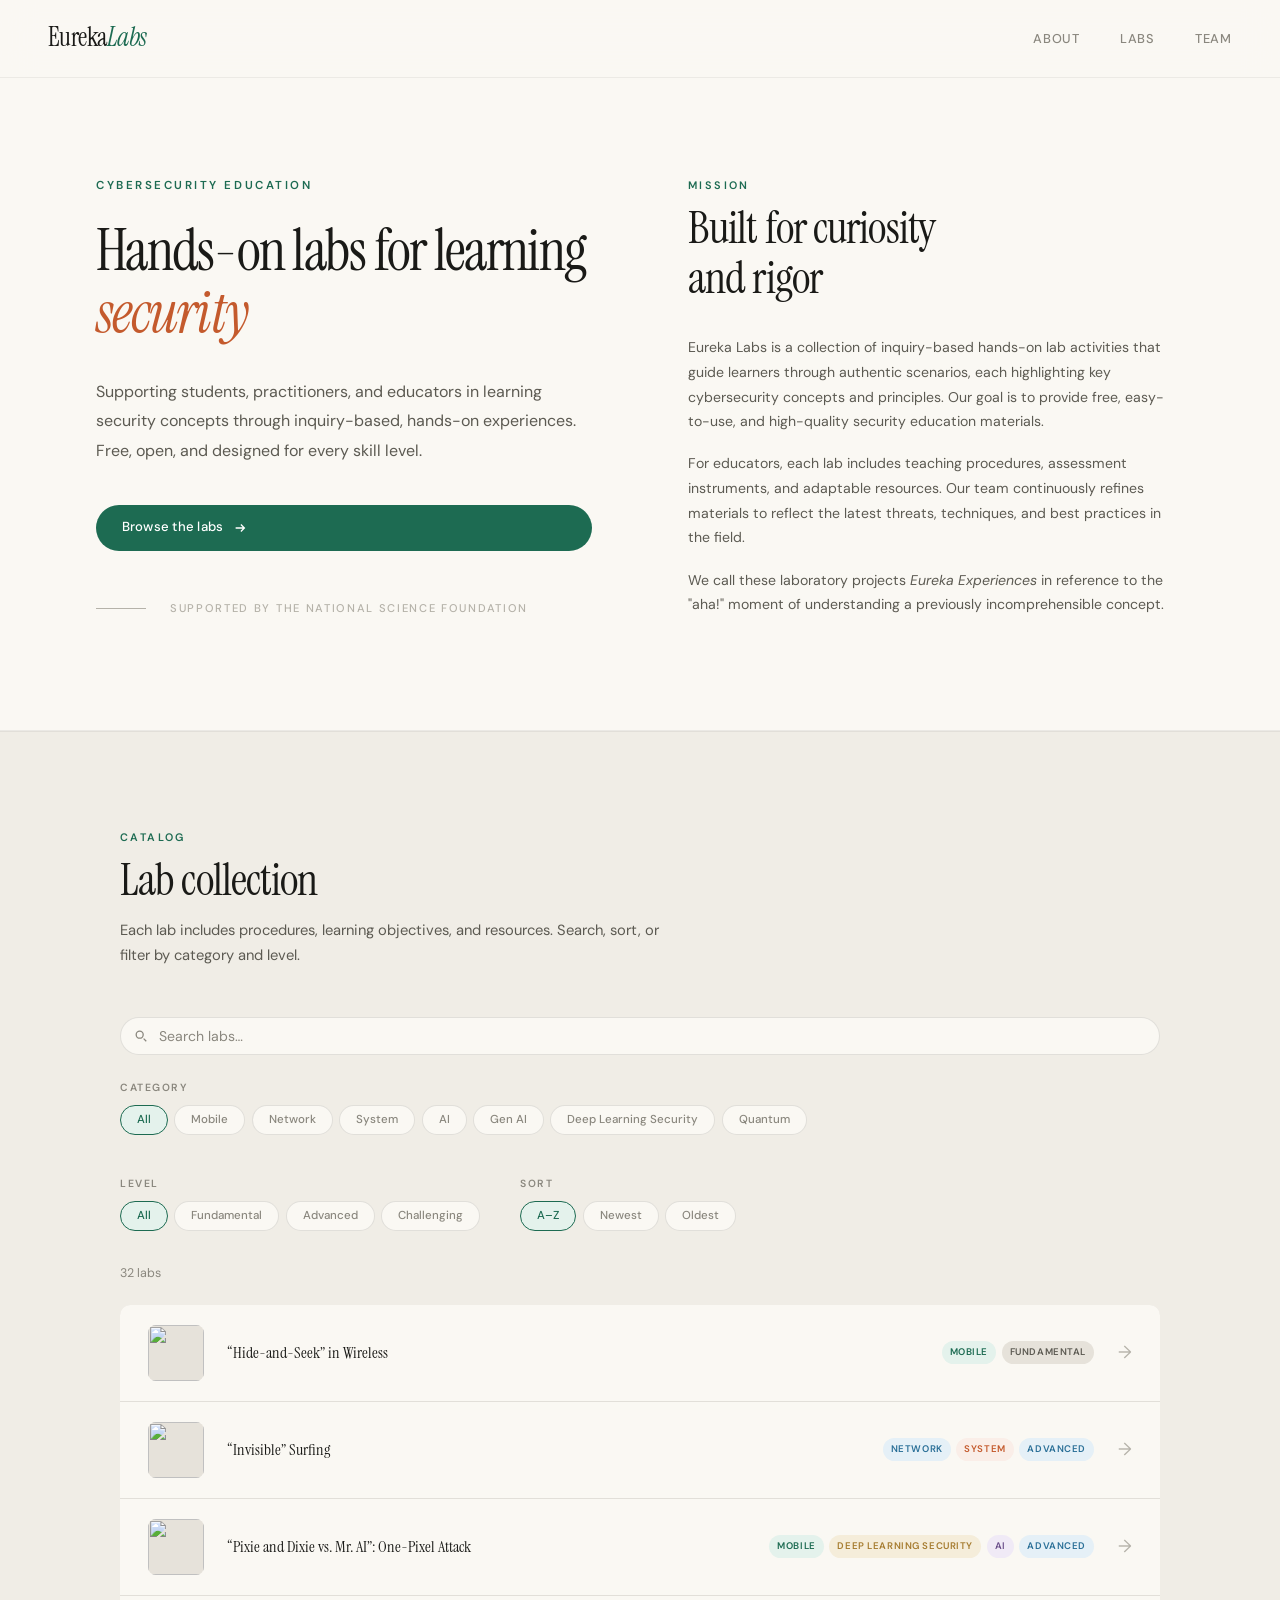
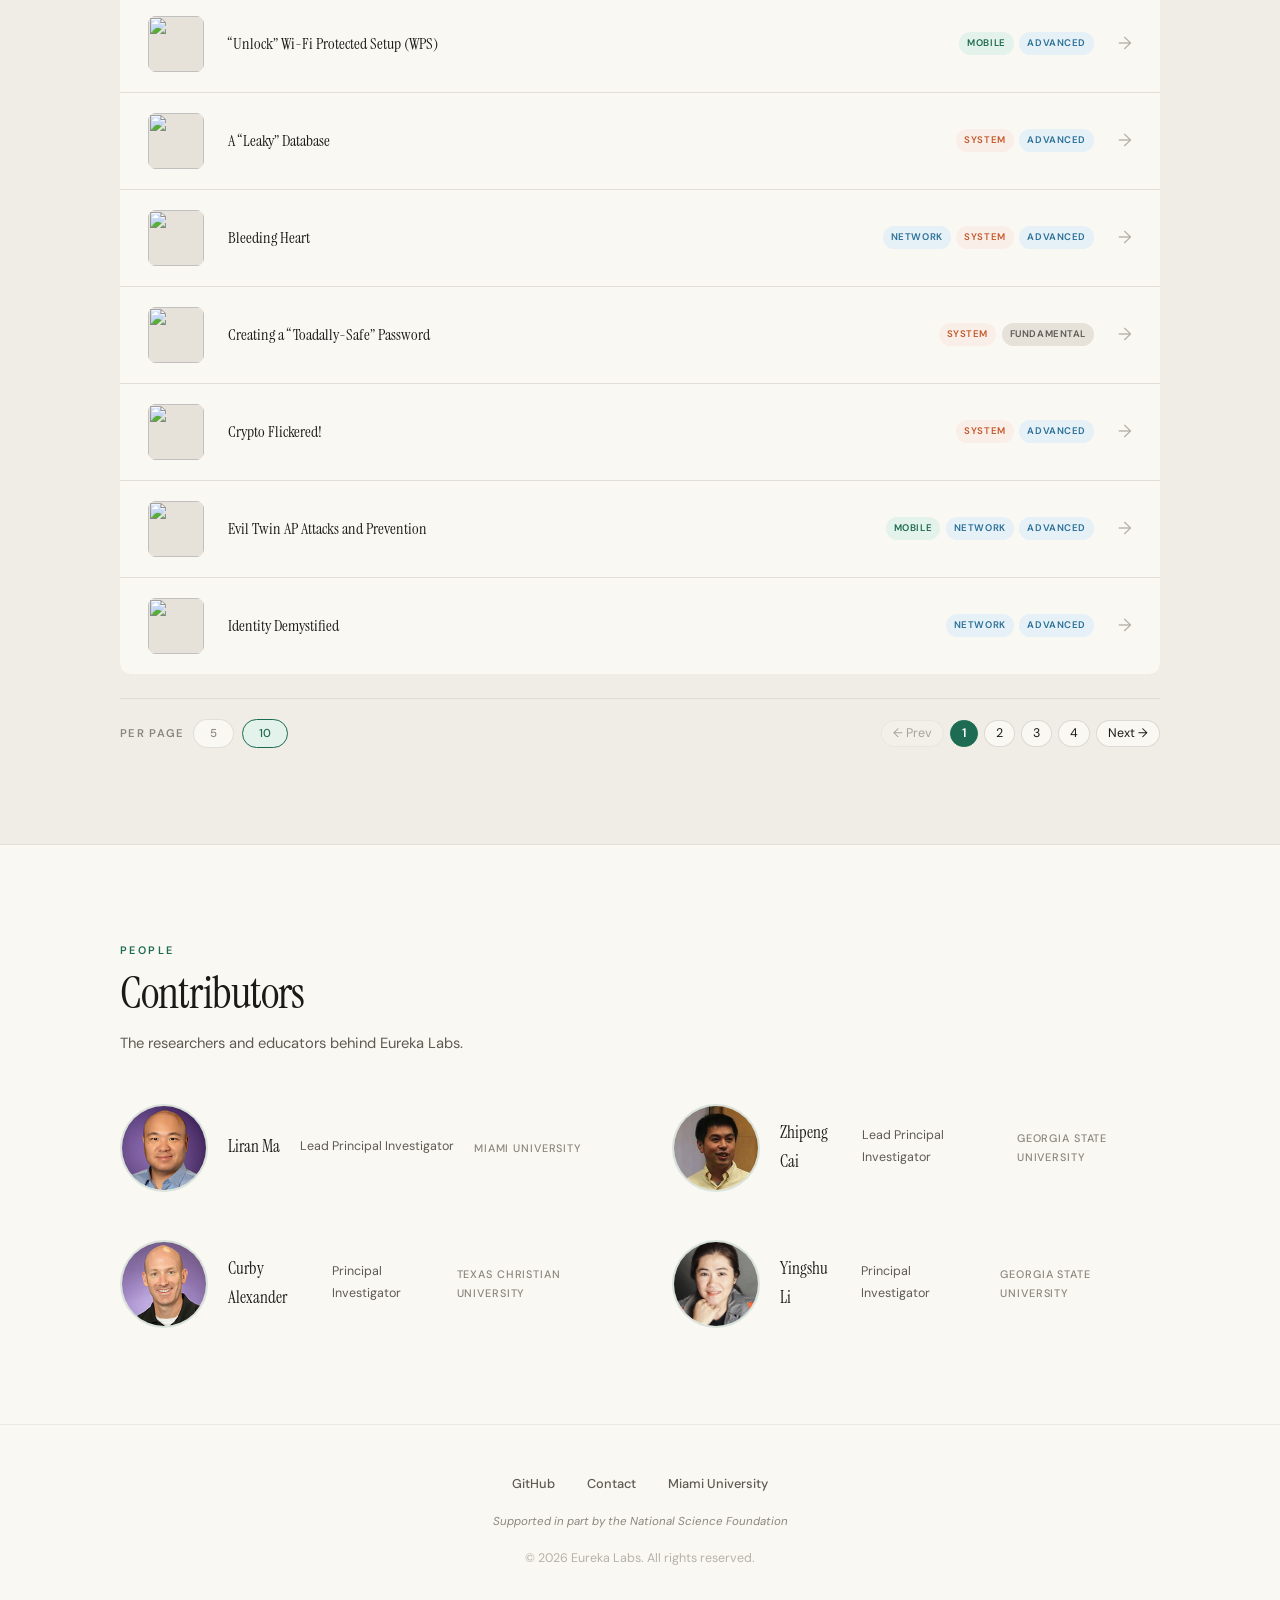
==== index.html @ 683e641f "Merge pull request #8 from eurekalabs01/claude/nice-knuth Claude/nice knuth" ====
<!DOCTYPE html>
<html lang="en">
<head>
  <meta charset="UTF-8">
  <meta name="viewport" content="width=device-width, initial-scale=1.0">
  <meta name="description" content="Eureka Labs — Free, inquiry-based, hands-on cybersecurity labs for students, practitioners, and educators at every skill level.">
  <title>Eureka Labs — Hands-on Labs for Learning Security</title>
  <link rel="preconnect" href="https://fonts.googleapis.com">
  <link rel="preconnect" href="https://fonts.gstatic.com" crossorigin>
  <link href="https://fonts.googleapis.com/css2?family=Instrument+Serif&family=DM+Sans:opsz,wght@9..40,400;9..40,500;9..40,600&display=swap" rel="stylesheet">
  <link rel="stylesheet" href="style.css">
  <!-- Google Analytics -->
  <script async src="https://www.googletagmanager.com/gtag/js?id=G-SVHM47HLQ2"></script>
  <script>
    window.dataLayer = window.dataLayer || [];
    function gtag(){ dataLayer.push(arguments); }
    gtag('js', new Date());
    gtag('config', 'G-SVHM47HLQ2');
  </script>
</head>
<body>
  <a href="#labs" class="skip-link">Skip to labs</a>

  <nav>
    <a href="index.html" class="logo">Eureka<em>Labs</em></a>
    <ul class="nav-links">
      <li><a href="#about">About</a></li>
      <li><a href="#labs">Labs</a></li>
      <li><a href="#team">Team</a></li>
    </ul>
    <button class="hamburger" aria-label="Open menu" onclick="document.getElementById('mobile-menu').classList.add('open')">
      <svg viewBox="0 0 24 24" fill="none" stroke-width="1.5" stroke-linecap="round"><path d="M4 7h16M4 12h16M4 17h16"/></svg>
    </button>
  </nav>

  <div class="mobile-menu" id="mobile-menu">
    <button class="close-btn" aria-label="Close menu" onclick="this.parentElement.classList.remove('open')">
      <svg viewBox="0 0 24 24" fill="none" stroke-width="1.5" stroke-linecap="round"><path d="M6 6l12 12M6 18L18 6"/></svg>
    </button>
    <a href="#about" onclick="this.parentElement.classList.remove('open')">About</a>
    <a href="#labs"  onclick="this.parentElement.classList.remove('open')">Labs</a>
    <a href="#team"  onclick="this.parentElement.classList.remove('open')">Team</a>
  </div>

  <section class="hero" id="about">
    <div class="hero-grid">
      <div class="hero-left">
        <div class="hero-eyebrow">Cybersecurity Education</div>
        <h1>Hands-on labs for learning <span class="accent">security</span></h1>
        <p>Supporting students, practitioners, and educators in learning security concepts through inquiry-based, hands-on experiences. Free, open, and designed for every skill level.</p>
        <a href="#labs" class="btn-primary">
          Browse the labs
          <svg viewBox="0 0 16 16" fill="none" stroke="currentColor" stroke-width="1.5"><path d="M3 8h10M9 4l4 4-4 4"/></svg>
        </a>
        <div class="hero-rule">
          <span></span>
          <small>Supported by the National Science Foundation</small>
        </div>
      </div>
      <div class="hero-right">
        <div class="section-eyebrow">Mission</div>
        <div class="section-title">Built for curiosity<br>and rigor</div>
        <div class="about-columns">
        <div class="about-prose">
          <p>Eureka Labs is a collection of inquiry-based hands-on lab activities that guide learners through authentic scenarios, each highlighting key cybersecurity concepts and principles. Our goal is to provide free, easy-to-use, and high-quality security education materials.</p>
          <p>For educators, each lab includes teaching procedures, assessment instruments, and adaptable resources. Our team continuously refines materials to reflect the latest threats, techniques, and best practices in the field.</p>
          <p>We call these laboratory projects <em>Eureka Experiences</em> in reference to the "aha!" moment of understanding a previously incomprehensible concept.</p>
        </div>
<!-- /about-columns -->
      </div><!-- /hero-right -->
    </div><!-- /hero-grid -->
  </section>

  <section class="labs" id="labs">
    <div class="container">
      <div class="section-eyebrow">Catalog</div>
      <div class="section-title">Lab collection</div>
      <div class="section-desc">Each lab includes procedures, learning objectives, and resources. Search, sort, or filter by category and level.</div>
      <div class="search-wrap">
        <svg class="search-icon" viewBox="0 0 16 16" fill="none" stroke="currentColor" stroke-width="1.5"><circle cx="6.5" cy="6.5" r="4"/><path d="M11 11l3 3"/></svg>
        <input type="search" id="lab-search" placeholder="Search labs…" autocomplete="off" aria-label="Search labs">
      </div>
      <div class="filters-row">
        <div class="filter-group">
          <span id="cat-label">Category</span>
          <div class="filter-chips" id="cat-filters" role="group" aria-labelledby="cat-label"></div>
        </div>
        <div class="filter-group">
          <span id="level-label">Level</span>
          <div class="filter-chips" id="level-filters" role="group" aria-labelledby="level-label"></div>
        </div>
        <div class="filter-group">
          <span id="sort-label">Sort</span>
          <div class="filter-chips" id="sort-controls" role="group" aria-labelledby="sort-label">
            <button class="filter-btn" aria-pressed="true"  data-sort="alpha">A–Z</button>
            <button class="filter-btn" aria-pressed="false" data-sort="newest">Newest</button>
            <button class="filter-btn" aria-pressed="false" data-sort="oldest">Oldest</button>
          </div>
        </div>
      </div>
      <div class="labs-count" id="labs-count" aria-live="polite"></div>
      <div class="labs-list" id="labs-list"></div>
      <div class="no-results" id="no-results">No labs match the selected filters.</div>
      <div id="pagination"></div>
    </div>
  </section>

  <section class="team" id="team">
    <div class="container">
      <div class="section-eyebrow">People</div>
      <div class="section-title">Contributors</div>
      <div class="section-desc">The researchers and educators behind Eureka Labs.</div>
      <div class="team-grid" id="team-grid"></div>
    </div>
  </section>

  <footer>
    <div class="footer-links">
      <a href="https://github.com/eurekalabs">GitHub</a>
      <a href="mailto:eureka@miamioh.edu">Contact</a>
      <a href="https://miamioh.edu">Miami University</a>
    </div>
    <p class="nsf-note">Supported in part by the National Science Foundation</p>
    <p>&copy; 2026 Eureka Labs. All rights reserved.</p>
  </footer>

  <script src="data.js?v=2"></script>
  <script src="utils.js?v=2"></script>
  <script src="app.js?v=2"></script>
</body>
</html>
---- style.css ----
/* ============================================================================
   EUREKA LABS — SHARED STYLES
   All visual styles for index.html and lab.html.
   Design tokens (colors, fonts) are at the top — start here for theming.
   ============================================================================ */

:root {
  --color-page:        #faf8f3;
  --color-surface:     #f0ede6;
  --color-surface-alt: #e6e2da;
  --color-text:        #1a1a17;
  --color-text-mid:    #5c5a52;
  --color-text-muted:  #8a877e;
  --color-text-faint:  #b5b2a9;
  --color-forest:       #1d6b52;
  --color-forest-dark:  #155741;
  --color-forest-light: #e4f2ec;
  --color-copper:       #c45a2d;
  --color-copper-light: #faeee8;
  --color-plum:         #6b4f8a;
  --color-plum-light:   #f0eaf6;
  --font-serif: 'Instrument Serif', Georgia, serif;
  --font-sans:  'DM Sans', system-ui, sans-serif;
  --border-subtle: 1px solid rgba(0, 0, 0, 0.06);
  --radius:        10px;
  --radius-pill:   100px;
}

*, *::before, *::after { box-sizing: border-box; margin: 0; padding: 0; }
html { scroll-behavior: smooth; }
body { font-family: var(--font-sans); background: var(--color-page); color: var(--color-text); line-height: 1.75; overflow-x: hidden; }
a { color: var(--color-forest); text-decoration: none; transition: color 0.2s; }
a:hover { color: var(--color-copper); }

/* --- Utility --- */
.hidden { display: none !important; }

/* --- Accessibility --- */
.skip-link { position: absolute; top: -100%; left: 1rem; padding: 0.5rem 1rem; background: var(--color-forest); color: #fff; border-radius: var(--radius); z-index: 200; font-size: 0.8rem; }
.skip-link:focus { top: 1rem; }

/* --- Nav --- */
nav { position: fixed; top: 0; left: 0; right: 0; z-index: 100; padding: 1rem 3rem; display: flex; align-items: center; justify-content: space-between; background: rgba(250, 248, 243, 0.92); backdrop-filter: blur(16px); border-bottom: var(--border-subtle); }
.logo { font-family: var(--font-serif); font-size: 1.6rem; color: var(--color-text); letter-spacing: -0.02em; }
.logo em { font-style: italic; color: var(--color-forest); }
.nav-links { list-style: none; display: flex; gap: 2.5rem; }
.nav-links a { font-size: 0.8rem; color: var(--color-text-muted); font-weight: 500; letter-spacing: 0.06em; text-transform: uppercase; transition: color 0.2s; }
.nav-links a:hover { color: var(--color-text); }

.hamburger { display: none; background: none; border: none; cursor: pointer; padding: 4px; }
.hamburger svg { width: 24px; height: 24px; stroke: var(--color-text); }
.mobile-menu { display: none; position: fixed; top: 0; left: 0; right: 0; bottom: 0; background: rgba(250, 248, 243, 0.98); z-index: 150; flex-direction: column; align-items: center; justify-content: center; gap: 2rem; }
.mobile-menu.open { display: flex; }
.mobile-menu a { font-family: var(--font-serif); font-size: 1.8rem; color: var(--color-text); }
.mobile-menu .close-btn { position: absolute; top: 1.25rem; right: 1.5rem; background: none; border: none; cursor: pointer; padding: 4px; }
.mobile-menu .close-btn svg { width: 24px; height: 24px; stroke: var(--color-text); }

/* --- Layout --- */
section { padding: 6rem 3rem; }
.container { max-width: 1040px; margin: 0 auto; }
.section-eyebrow { font-size: 0.68rem; text-transform: uppercase; letter-spacing: 0.22em; color: var(--color-forest); margin-bottom: 0.5rem; font-weight: 600; }
.section-title { font-family: var(--font-serif); font-size: clamp(1.8rem, 3.5vw, 2.8rem); font-weight: 400; letter-spacing: -0.02em; margin-bottom: 0.75rem; line-height: 1.12; }
.section-desc { color: var(--color-text-mid); max-width: 540px; margin-bottom: 3rem; font-size: 0.92rem; }

/* --- Shared components --- */
.tag { font-size: 0.6rem; font-weight: 600; text-transform: uppercase; letter-spacing: 0.06em; padding: 0.18rem 0.5rem; border-radius: var(--radius-pill); white-space: nowrap; background: var(--tag-bg); color: var(--tag-color); }
.tags { display: flex; gap: 0.35rem; flex-wrap: wrap; }
.btn-primary { display: inline-flex; align-items: center; gap: 0.6rem; padding: 0.7rem 1.6rem; background: var(--color-forest); border: none; border-radius: var(--radius-pill); font-family: var(--font-sans); font-size: 0.82rem; font-weight: 500; color: #fff; letter-spacing: 0.02em; cursor: pointer; transition: background 0.25s; }
.btn-primary:hover { background: var(--color-forest-dark); color: #fff; }
.btn-primary svg { width: 14px; height: 14px; transition: transform 0.25s; }
.btn-primary:hover svg { transform: translateX(3px); }
.badge { display: inline-block; font-size: 0.62rem; font-weight: 600; text-transform: uppercase; letter-spacing: 0.12em; padding: 0.18rem 0.55rem; border-radius: var(--radius-pill); margin-bottom: 0.5rem; }

/* --- Hero (index.html) --- */
.hero { padding: 8rem 6rem 6rem; border-bottom: var(--border-subtle); }
.hero-grid { display: grid; grid-template-columns: 1fr 1fr; gap: 6rem; align-items: start; max-width: 1280px; margin: 0 auto; }
.hero-left { display: flex; flex-direction: column; padding-top: 3rem; }
.hero-right { padding-top: 3rem; }
.hero-eyebrow { font-size: 0.72rem; text-transform: uppercase; letter-spacing: 0.22em; color: var(--color-forest); margin-bottom: 1.5rem; font-weight: 600; }
.hero h1 { font-family: var(--font-serif); font-size: clamp(2.4rem, 4.5vw, 4rem); font-weight: 400; line-height: 1.08; letter-spacing: -0.03em; margin-bottom: 2rem; }
.hero h1 .accent { font-style: italic; color: var(--color-copper); }
.hero-left > p { color: var(--color-text-mid); font-size: 1rem; line-height: 1.85; margin-bottom: 2.5rem; }
.hero-rule { display: flex; align-items: center; gap: 1.5rem; margin-top: 3rem; }
.hero-rule span { height: 1px; flex: 0 0 50px; background: var(--color-text-faint); }
.hero-rule small { font-size: 0.7rem; color: var(--color-text-faint); text-transform: uppercase; letter-spacing: 0.15em; font-weight: 500; }

/* --- About columns (inside hero-right) --- */
.about-columns { display: grid; grid-template-columns: 1fr; gap: 2rem; margin-top: 2rem; }
.about-prose { color: var(--color-text-mid); font-size: 0.88rem; }
.about-prose p { margin-bottom: 1.1rem; }

/* --- Lab catalog (index.html) --- */
.labs { background: var(--color-surface); border-top: var(--border-subtle); border-bottom: var(--border-subtle); }
.search-wrap { position: relative; margin-bottom: 1.5rem; }
.search-icon { position: absolute; left: 0.85rem; top: 50%; transform: translateY(-50%); width: 14px; height: 14px; stroke: var(--color-text-muted); pointer-events: none; }
#lab-search { width: 100%; padding: 0.55rem 1rem 0.55rem 2.4rem; border: 1px solid rgba(0,0,0,0.1); border-radius: var(--radius-pill); background: var(--color-page); font-family: var(--font-sans); font-size: 0.88rem; color: var(--color-text); outline: none; transition: border-color 0.2s; }
#lab-search::placeholder { color: var(--color-text-muted); }
#lab-search:focus { border-color: var(--color-forest); }
.filters-row { display: flex; gap: 2.5rem; margin-bottom: 2rem; flex-wrap: wrap; align-items: flex-start; }
.filter-group span { display: block; font-size: 0.65rem; text-transform: uppercase; letter-spacing: 0.15em; color: var(--color-text-muted); font-weight: 600; margin-bottom: 0.5rem; }
.filter-chips { display: flex; gap: 0.4rem; flex-wrap: wrap; }
.filter-btn { font-family: var(--font-sans); font-size: 0.72rem; padding: 0.4rem 1rem; border: 1px solid rgba(0,0,0,0.1); border-radius: var(--radius-pill); background: var(--color-page); color: var(--color-text-muted); cursor: pointer; font-weight: 500; transition: all 0.2s; }
.filter-btn:hover { border-color: var(--color-text-mid); color: var(--color-text-mid); }
.filter-btn[aria-pressed="true"] { border-color: var(--color-forest); color: var(--color-forest); background: var(--color-forest-light); }
.labs-count { font-size: 0.78rem; color: var(--color-text-muted); margin-bottom: 1.25rem; }
.labs-list { display: flex; flex-direction: column; gap: 1px; background: rgba(0,0,0,0.06); border-radius: var(--radius); overflow: hidden; }
.lab-row { display: grid; grid-template-columns: 56px 1fr auto auto; gap: 1.5rem; align-items: center; padding: 1.25rem 1.75rem; background: var(--color-page); transition: background 0.2s; color: inherit; text-decoration: none; }
.lab-thumb { width: 56px; height: 56px; object-fit: cover; border-radius: 8px; flex-shrink: 0; background: var(--color-surface-alt); }
.lab-row:hover { background: rgba(255,255,255,0.7); color: inherit; }
.lab-row h3 { font-family: var(--font-serif); font-size: 1rem; font-weight: 400; line-height: 1.35; }
.lab-row .arrow { font-size: 1.1rem; color: var(--color-text-faint); transition: transform 0.2s, color 0.2s; flex-shrink: 0; }
.lab-row:hover .arrow { transform: translateX(4px); color: var(--color-forest); }
.no-results { padding: 3rem; text-align: center; background: var(--color-page); border-radius: var(--radius); color: var(--color-text-muted); font-size: 0.9rem; display: none; }

/* Pagination */
.pagination-bar { display: flex; align-items: center; justify-content: space-between; flex-wrap: wrap; gap: 1rem; margin-top: 1.5rem; padding-top: 1.25rem; border-top: 1px solid rgba(0,0,0,0.07); }
.page-size { display: flex; align-items: center; gap: 0.5rem; }
.page-size span { font-size: 0.7rem; text-transform: uppercase; letter-spacing: 0.12em; color: var(--color-text-muted); font-weight: 600; }
.page-controls { display: flex; align-items: center; gap: 0.35rem; }
.page-btn { padding: 0.3rem 0.7rem; border: 1px solid rgba(0,0,0,0.12); border-radius: var(--radius-pill); background: var(--color-page); font-family: var(--font-sans); font-size: 0.78rem; color: var(--color-text); cursor: pointer; transition: background 0.15s, border-color 0.15s; }
.page-btn:hover:not([disabled]) { background: var(--color-surface-alt); }
.page-btn.active { background: var(--color-forest); color: #fff; border-color: var(--color-forest); font-weight: 600; }
.page-btn[disabled] { opacity: 0.35; cursor: default; }

/* --- Team (index.html) --- */
.team { background: var(--color-page); }
.team-grid { display: grid; grid-template-columns: repeat(2, 1fr); gap: 3rem 4rem; }
.team-member { display: flex; align-items: center; gap: 1.25rem; }
.team-avatar { width: 88px; height: 88px; border-radius: 50%; flex-shrink: 0; object-fit: cover; border: 2px solid rgba(29,107,82,0.15); }
div.team-avatar { display: flex; align-items: center; justify-content: center; font-family: var(--font-serif); font-size: 1.4rem; font-style: italic; background: var(--color-forest-light); color: var(--color-forest); }
.team-member h4 { font-family: var(--font-serif); font-size: 1.05rem; font-weight: 400; margin-bottom: 0.15rem; }
.team-member .role { font-size: 0.78rem; color: var(--color-text-mid); margin-bottom: 0.2rem; }
.team-member .affil { font-size: 0.68rem; color: var(--color-text-muted); text-transform: uppercase; letter-spacing: 0.08em; font-weight: 500; }

/* --- Lab detail page (lab.html) --- */
.lab-page { padding: 8rem 3rem 4rem; max-width: 780px; margin: 0 auto; }
.back-link { display: inline-block; font-size: 0.82rem; color: var(--color-text-muted); margin-bottom: 2rem; transition: color 0.2s; }
.back-link:hover { color: var(--color-forest); }
.lab-header { margin-bottom: 2rem; }
.lab-header .tags { margin-bottom: 1rem; }
.lab-header h1 { font-family: var(--font-serif); font-size: clamp(1.8rem, 4vw, 2.8rem); font-weight: 400; line-height: 1.15; letter-spacing: -0.02em; }
.lab-meta { display: flex; gap: 2rem; flex-wrap: wrap; padding: 1rem 0; margin-bottom: 2rem; border-top: var(--border-subtle); border-bottom: var(--border-subtle); }
.lab-meta-item { display: flex; flex-direction: column; gap: 0.15rem; }
.meta-label { font-size: 0.65rem; text-transform: uppercase; letter-spacing: 0.12em; color: var(--color-text-muted); font-weight: 600; }
.lab-image { margin-bottom: 2.5rem; border-radius: var(--radius); overflow: hidden; border: var(--border-subtle); }
.lab-image img { width: 100%; max-height: 360px; object-fit: cover; display: block; }
.lab-section { margin-bottom: 2.5rem; }
.lab-section h2 { font-family: var(--font-serif); font-size: 1.3rem; font-weight: 400; margin-bottom: 0.75rem; color: var(--color-text); }
.lab-section p { color: var(--color-text-mid); font-size: 0.95rem; line-height: 1.85; }
.resources-list { list-style: none; padding: 0; }
.resources-list li { margin-bottom: 0.5rem; }
.resources-list li a { font-size: 0.92rem; font-weight: 500; color: var(--color-forest); }
.resources-list li a:hover { color: var(--color-copper); }
.lab-not-found { text-align: center; padding: 4rem 0; }
.lab-not-found h1 { font-family: var(--font-serif); font-size: 2rem; margin-bottom: 1rem; }
.lab-not-found p { color: var(--color-text-muted); margin-bottom: 2rem; }

/* --- Footer --- */
footer { padding: 3rem; text-align: center; border-top: var(--border-subtle); }
footer p { font-size: 0.78rem; color: var(--color-text-faint); }
.footer-links { display: flex; gap: 2rem; justify-content: center; margin-bottom: 1rem; }
.footer-links a { font-size: 0.8rem; color: var(--color-text-mid); font-weight: 500; }
.nsf-note { font-size: 0.72rem; color: var(--color-text-muted); margin-bottom: 1rem; font-style: italic; }

/* --- Mobile --- */
@media (max-width: 768px) {
  nav { padding: 1rem 1.5rem; }
  .nav-links { display: none; }
  .hamburger { display: block; }
  .hero { padding: 6rem 1.5rem 3rem; }
  .hero-grid { grid-template-columns: 1fr; gap: 3rem; }
  .hero-right { padding-top: 0; }
  section { padding: 4rem 1.5rem; }
  .filters-row { gap: 1.5rem; }
  .lab-row { grid-template-columns: 48px 1fr; gap: 0.75rem; padding: 1rem 1.25rem; }
  .lab-thumb { width: 48px; height: 48px; }
  .lab-row .tags { grid-column: 2; }
  .lab-row .arrow { display: none; }
  .lab-page { padding: 7rem 1.5rem 3rem; }
  .team-grid { grid-template-columns: 1fr; gap: 2rem; }
}
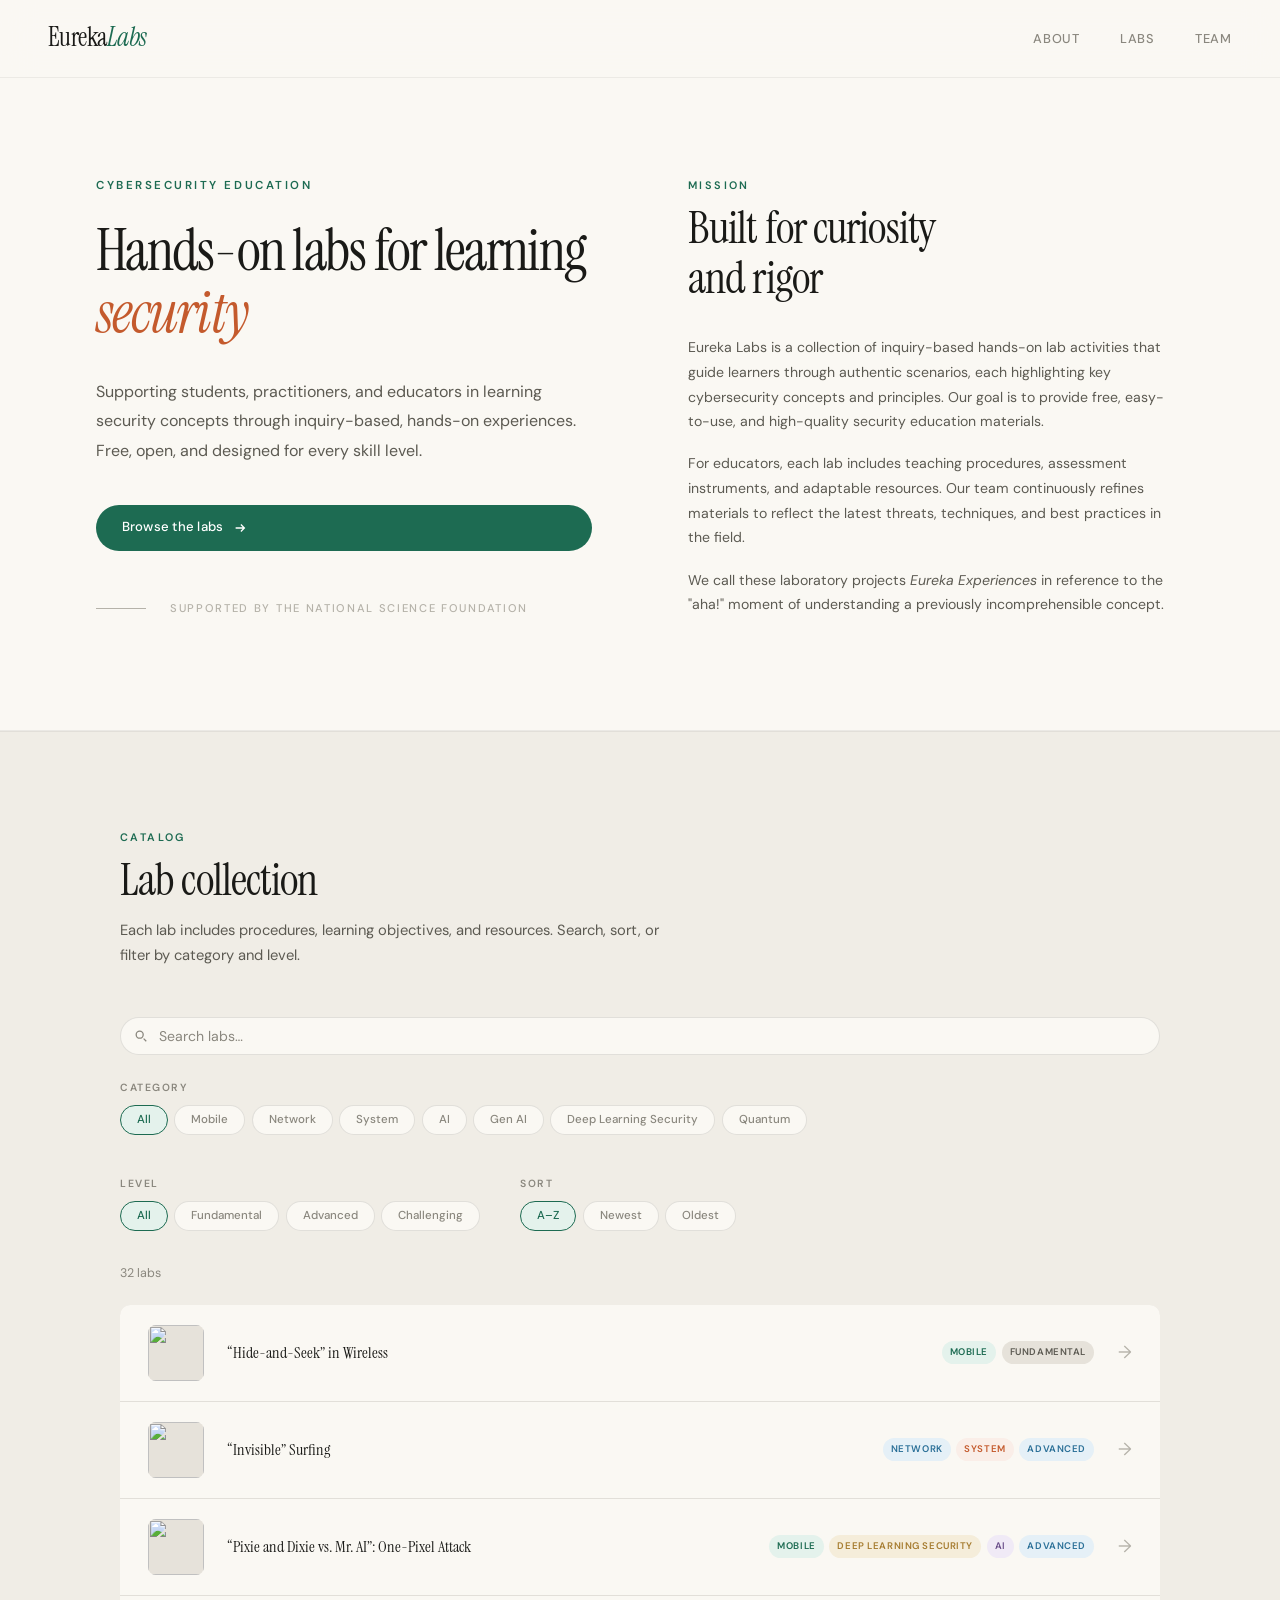
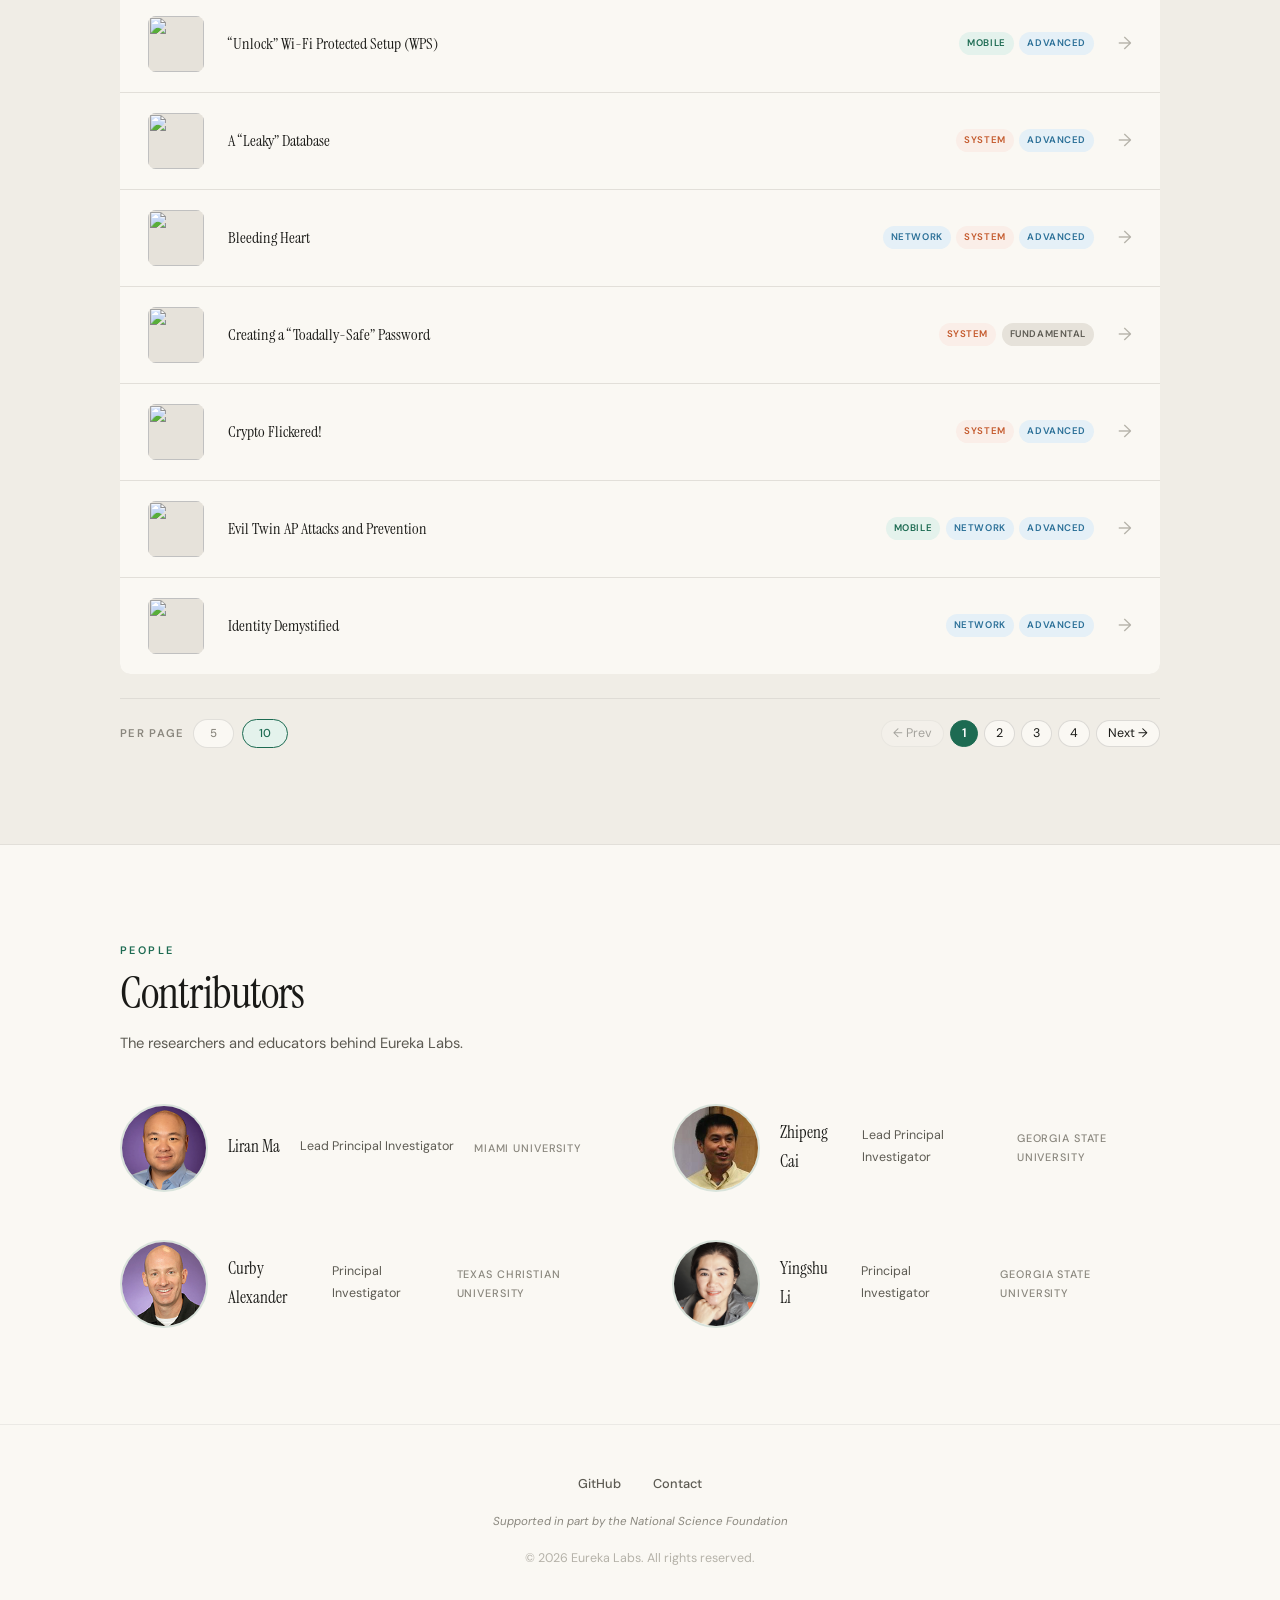
==== commit 256d507c: "Update footer links and remove Miami University - GitHub → https://github.com/liranmatcu/Docker_Secu" ====
--- a/index.html
+++ b/index.html
@@ -116,9 +116,8 @@
 
   <footer>
     <div class="footer-links">
-      <a href="https://github.com/eurekalabs">GitHub</a>
-      <a href="mailto:eureka@miamioh.edu">Contact</a>
-      <a href="https://miamioh.edu">Miami University</a>
+      <a href="https://github.com/liranmatcu/Docker_Security_Labs">GitHub</a>
+      <a href="mailto:eurekalabs01@gmail.com">Contact</a>
     </div>
     <p class="nsf-note">Supported in part by the National Science Foundation</p>
     <p>&copy; 2026 Eureka Labs. All rights reserved.</p>
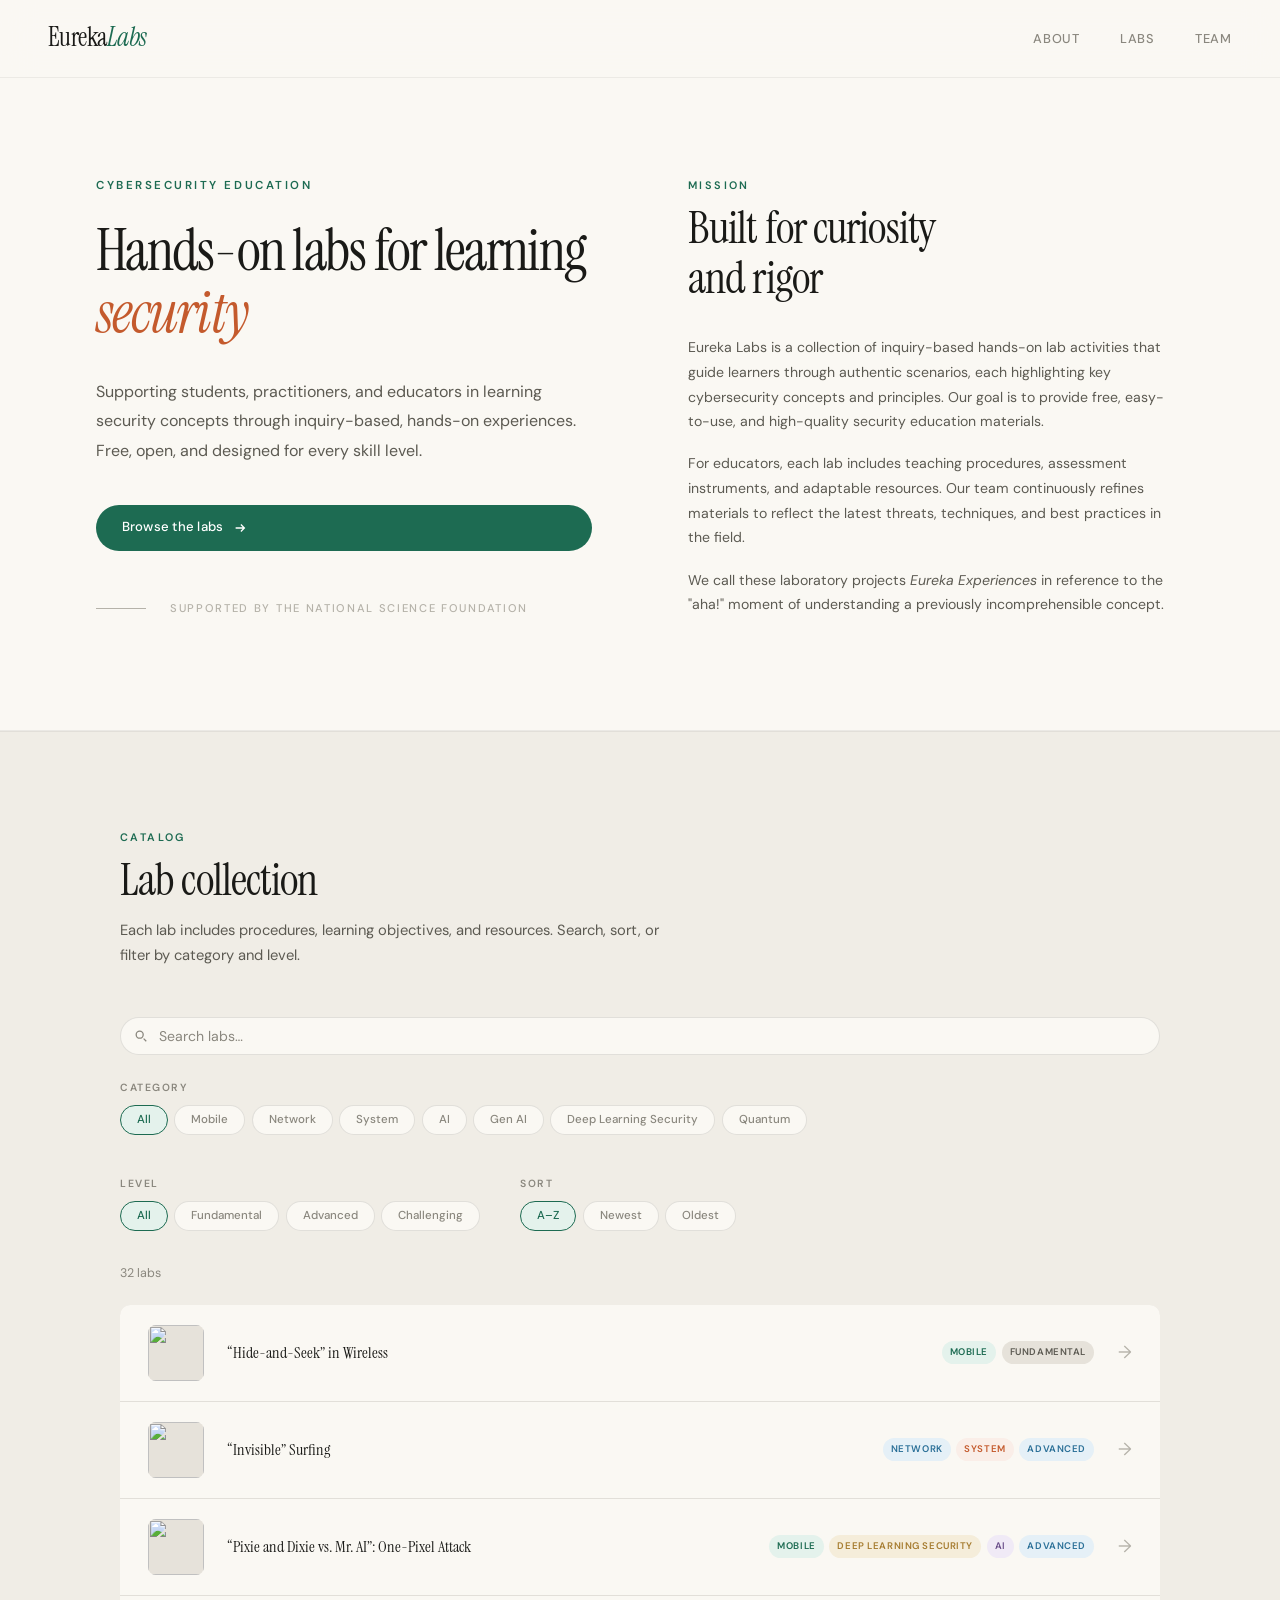
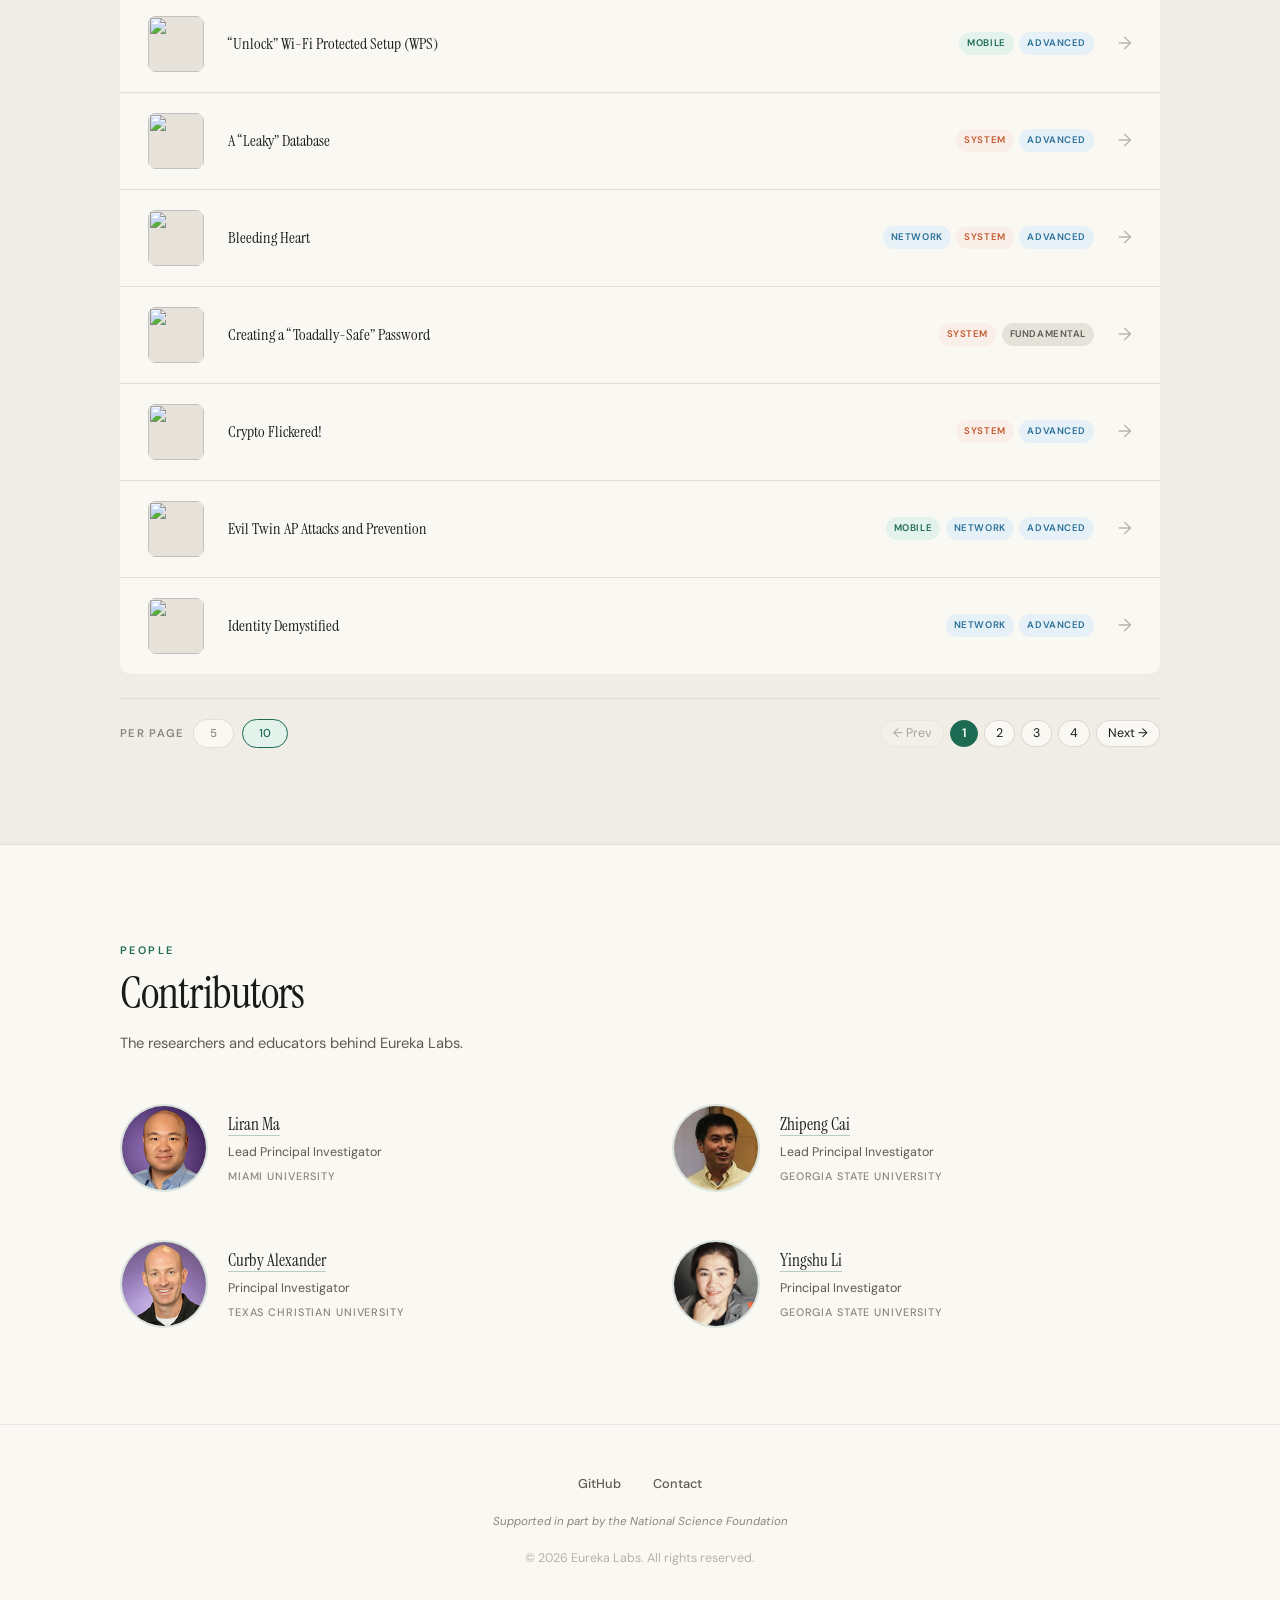
==== commit e34e33df: "Add personal website links for each team member Names link to university faculty profile pages (open" ====
--- a/index.html
+++ b/index.html
@@ -123,8 +123,8 @@
     <p>&copy; 2026 Eureka Labs. All rights reserved.</p>
   </footer>
 
-  <script src="data.js?v=2"></script>
-  <script src="utils.js?v=2"></script>
-  <script src="app.js?v=2"></script>
+  <script src="data.js?v=3"></script>
+  <script src="utils.js?v=3"></script>
+  <script src="app.js?v=3"></script>
 </body>
 </html>
--- a/style.css
+++ b/style.css
@@ -129,6 +129,8 @@
 .team-avatar { width: 88px; height: 88px; border-radius: 50%; flex-shrink: 0; object-fit: cover; border: 2px solid rgba(29,107,82,0.15); }
 div.team-avatar { display: flex; align-items: center; justify-content: center; font-family: var(--font-serif); font-size: 1.4rem; font-style: italic; background: var(--color-forest-light); color: var(--color-forest); }
 .team-member h4 { font-family: var(--font-serif); font-size: 1.05rem; font-weight: 400; margin-bottom: 0.15rem; }
+.team-member h4 a { color: inherit; text-decoration: none; border-bottom: 1px solid rgba(29,107,82,0.3); transition: border-color 0.2s, color 0.2s; }
+.team-member h4 a:hover { color: var(--color-forest); border-color: var(--color-forest); }
 .team-member .role { font-size: 0.78rem; color: var(--color-text-mid); margin-bottom: 0.2rem; }
 .team-member .affil { font-size: 0.68rem; color: var(--color-text-muted); text-transform: uppercase; letter-spacing: 0.08em; font-weight: 500; }
 
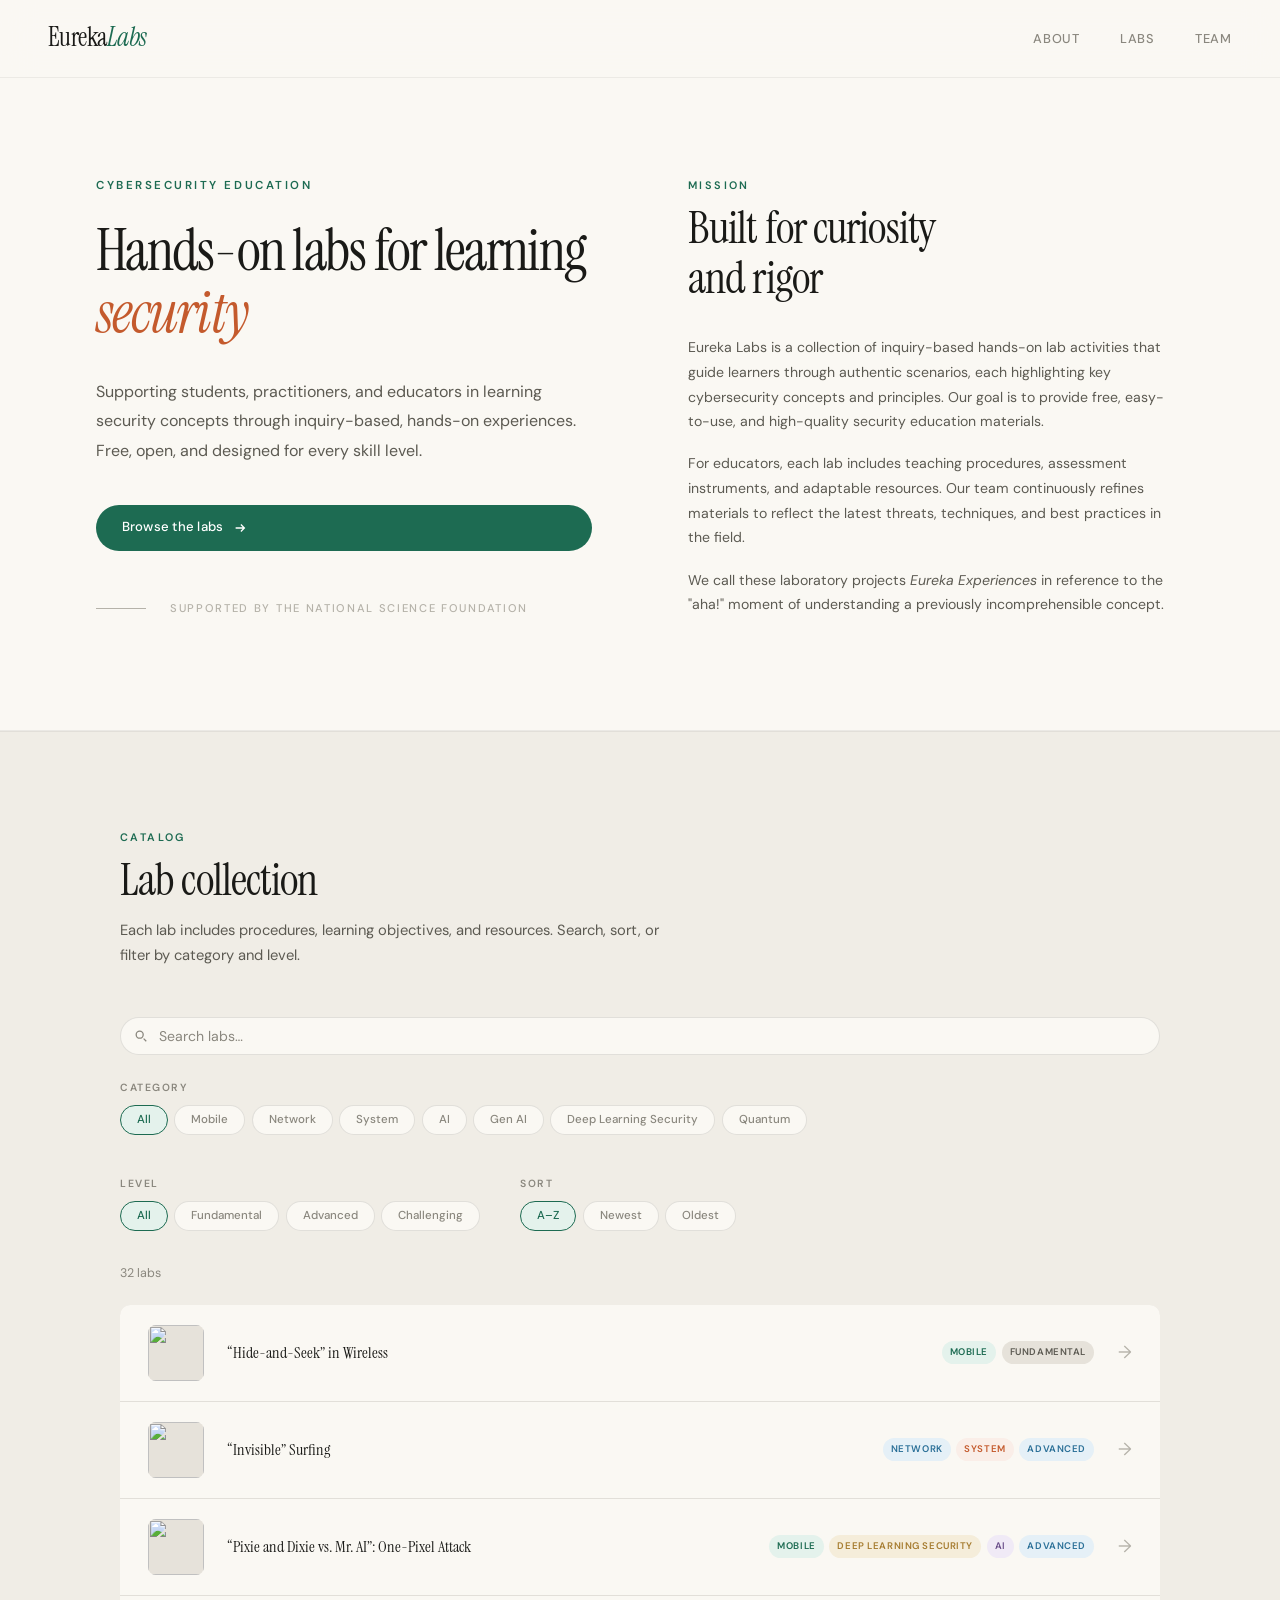
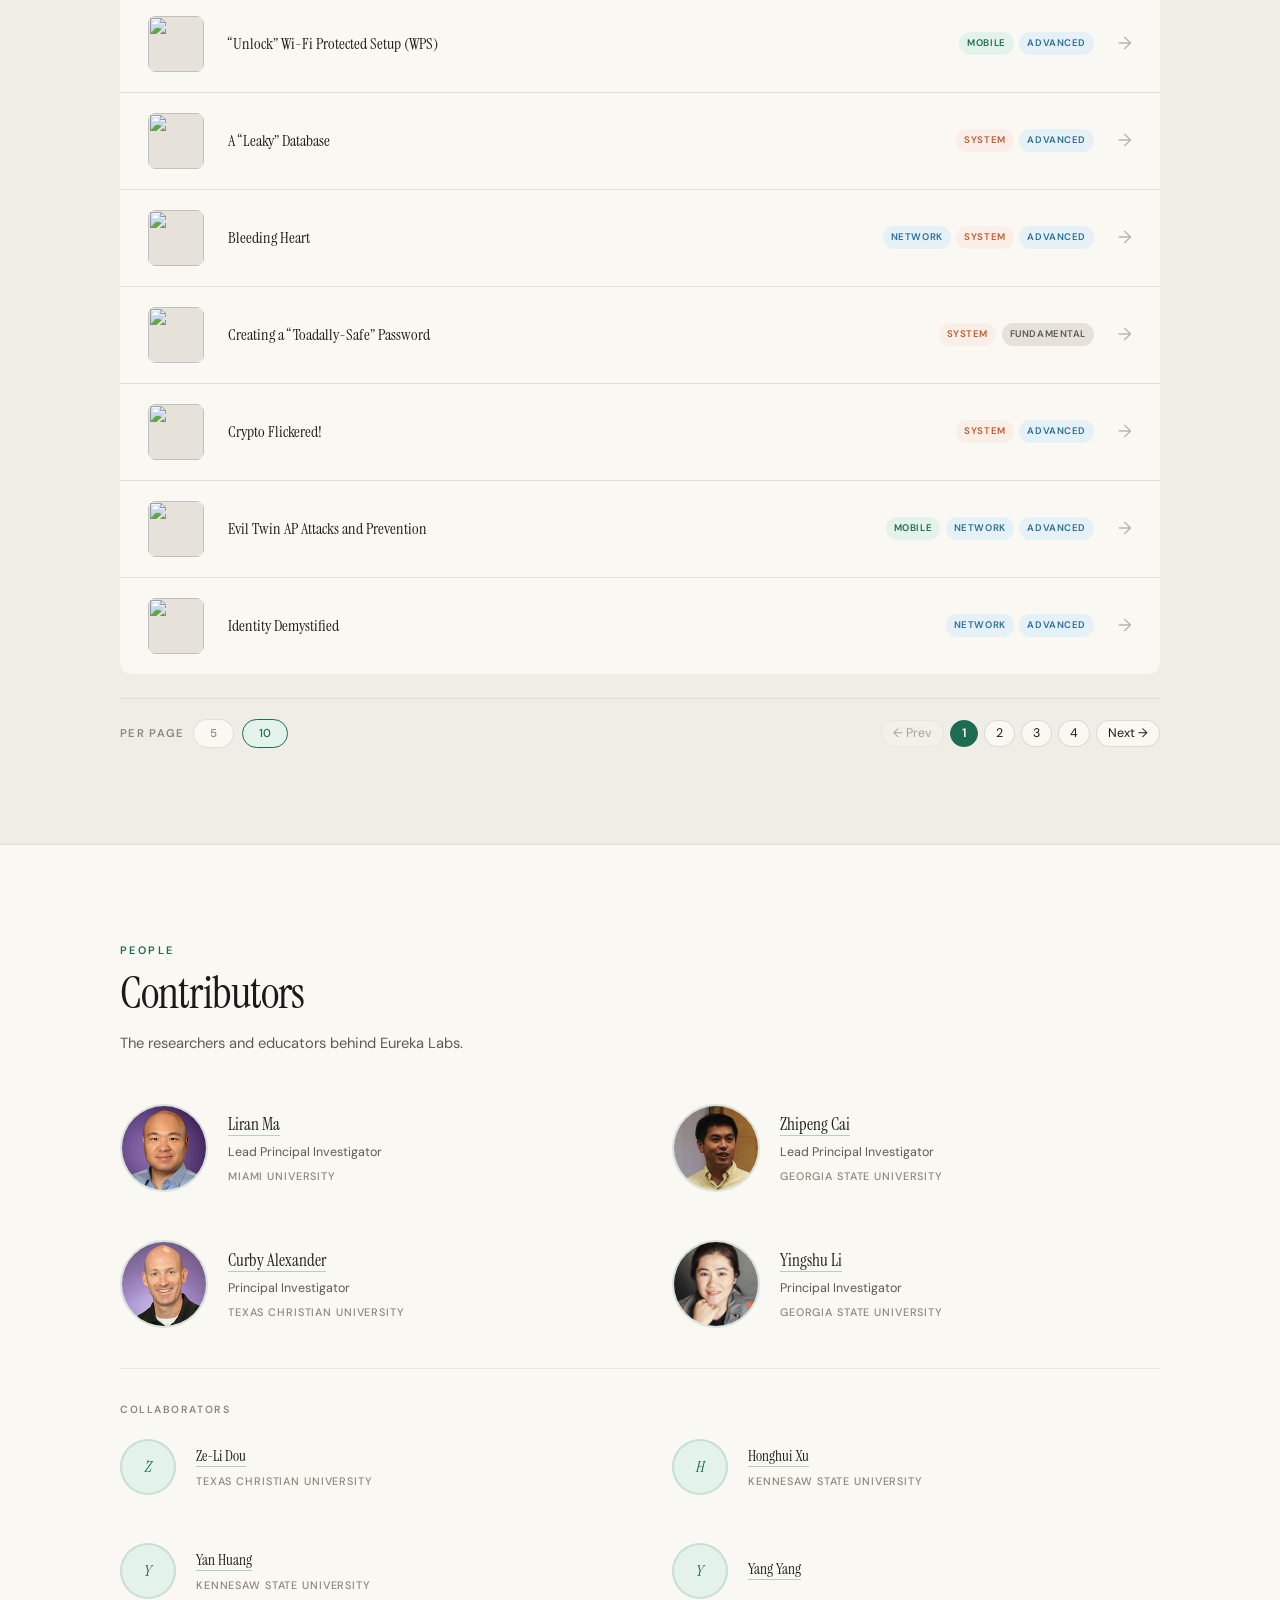
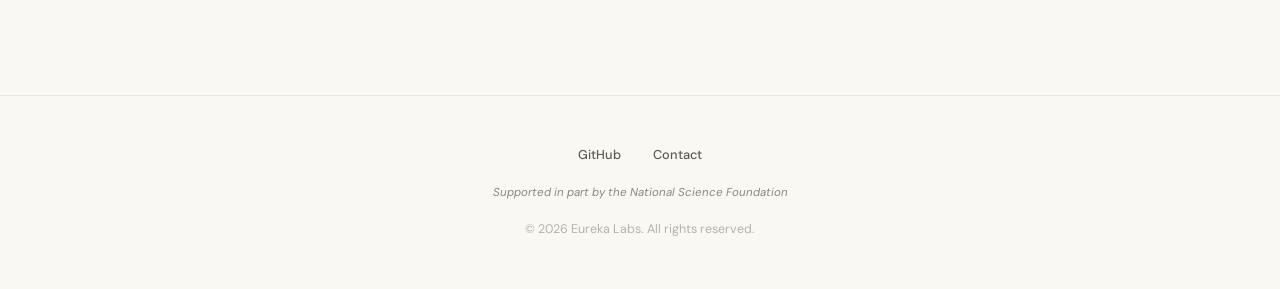
==== commit c4412a5f: "Add Collaborators section with 4 members under Principal Investigators Ze-Li Dou, Honghui Xu, Yan Hu" ====
--- a/index.html
+++ b/index.html
@@ -111,6 +111,8 @@
       <div class="section-title">Contributors</div>
       <div class="section-desc">The researchers and educators behind Eureka Labs.</div>
       <div class="team-grid" id="team-grid"></div>
+      <div class="collab-heading">Collaborators</div>
+      <div class="team-grid collab-grid" id="collab-grid"></div>
     </div>
   </section>
 
--- a/style.css
+++ b/style.css
@@ -133,6 +133,10 @@
 .team-member h4 a:hover { color: var(--color-forest); border-color: var(--color-forest); }
 .team-member .role { font-size: 0.78rem; color: var(--color-text-mid); margin-bottom: 0.2rem; }
 .team-member .affil { font-size: 0.68rem; color: var(--color-text-muted); text-transform: uppercase; letter-spacing: 0.08em; font-weight: 500; }
+.collab-heading { font-size: 0.65rem; text-transform: uppercase; letter-spacing: 0.15em; color: var(--color-text-muted); font-weight: 600; margin: 2.5rem 0 1.25rem; padding-top: 2rem; border-top: 1px solid rgba(0,0,0,0.07); }
+.collab-grid .team-avatar { width: 56px; height: 56px; font-size: 1rem; }
+.collab-grid .team-member h4 { font-size: 0.92rem; }
+.collab-grid .team-member .role { display: none; }
 
 /* --- Lab detail page (lab.html) --- */
 .lab-page { padding: 8rem 3rem 4rem; max-width: 780px; margin: 0 auto; }
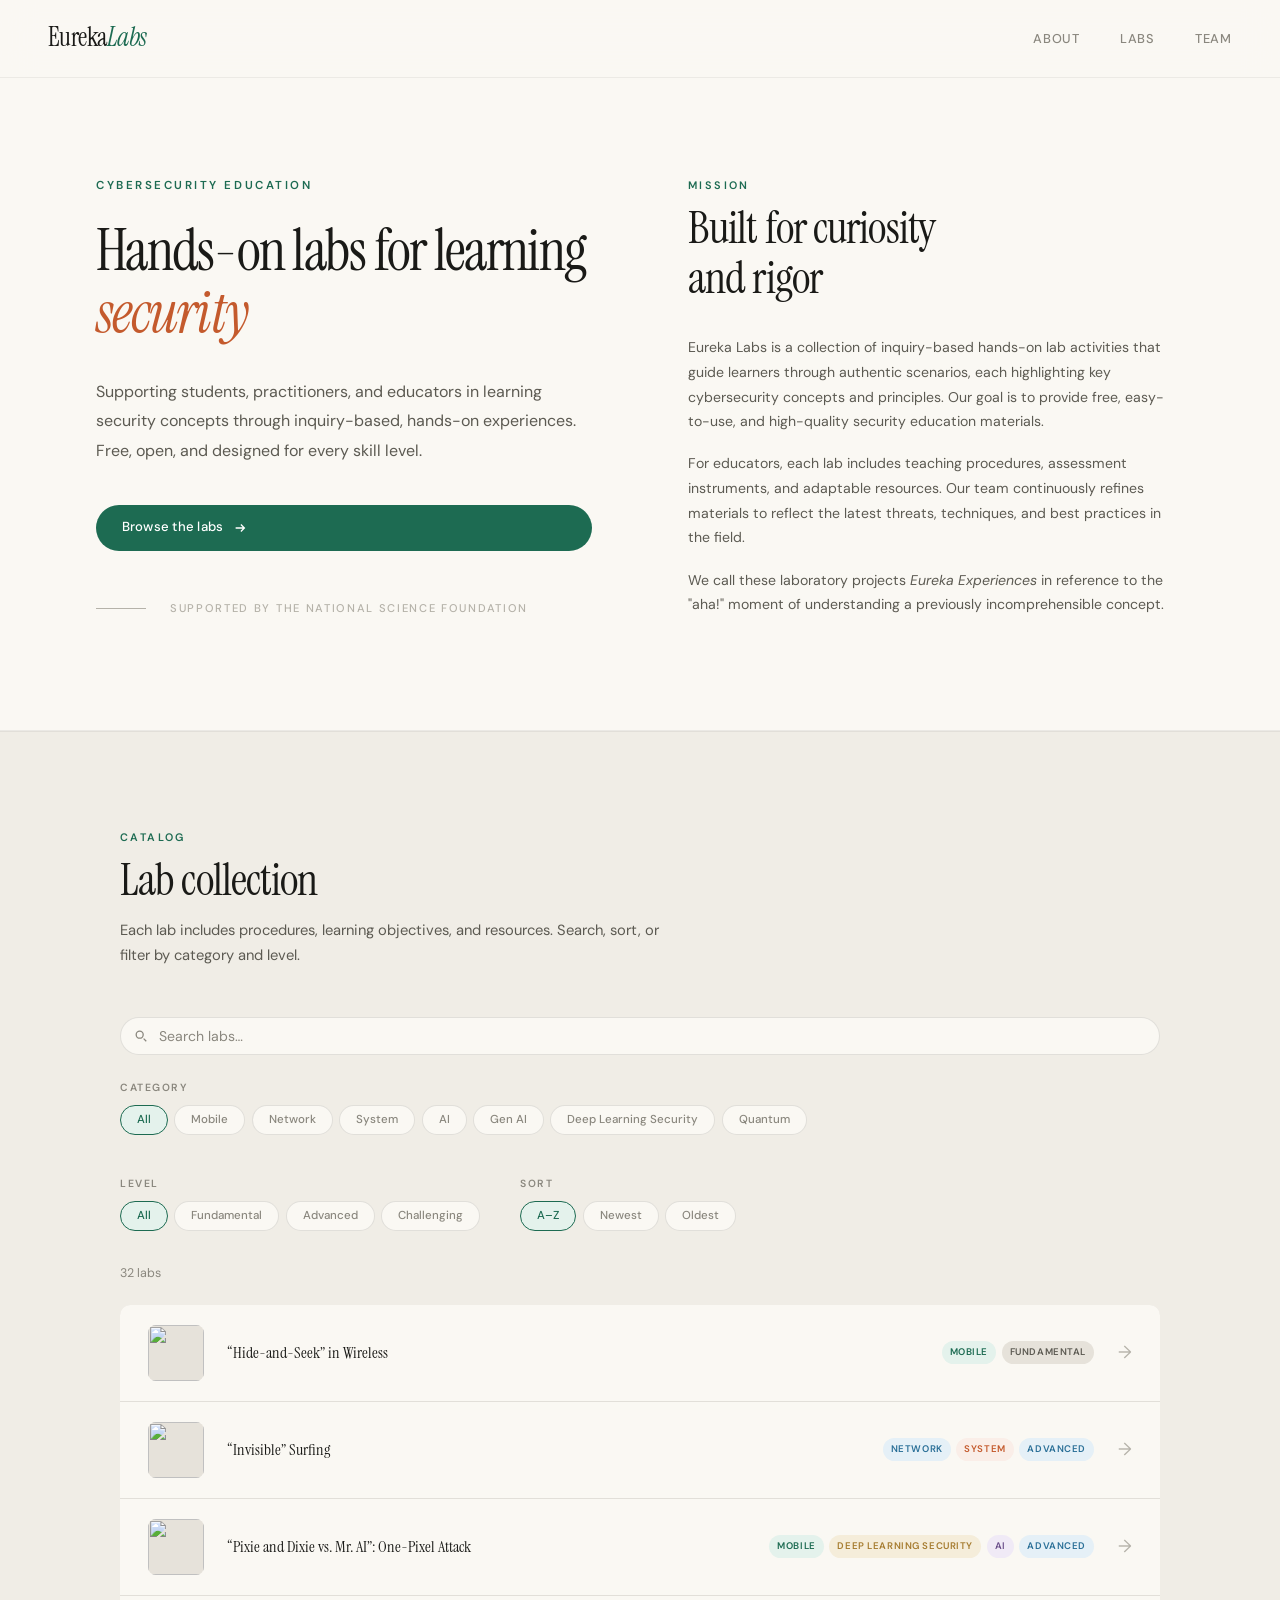
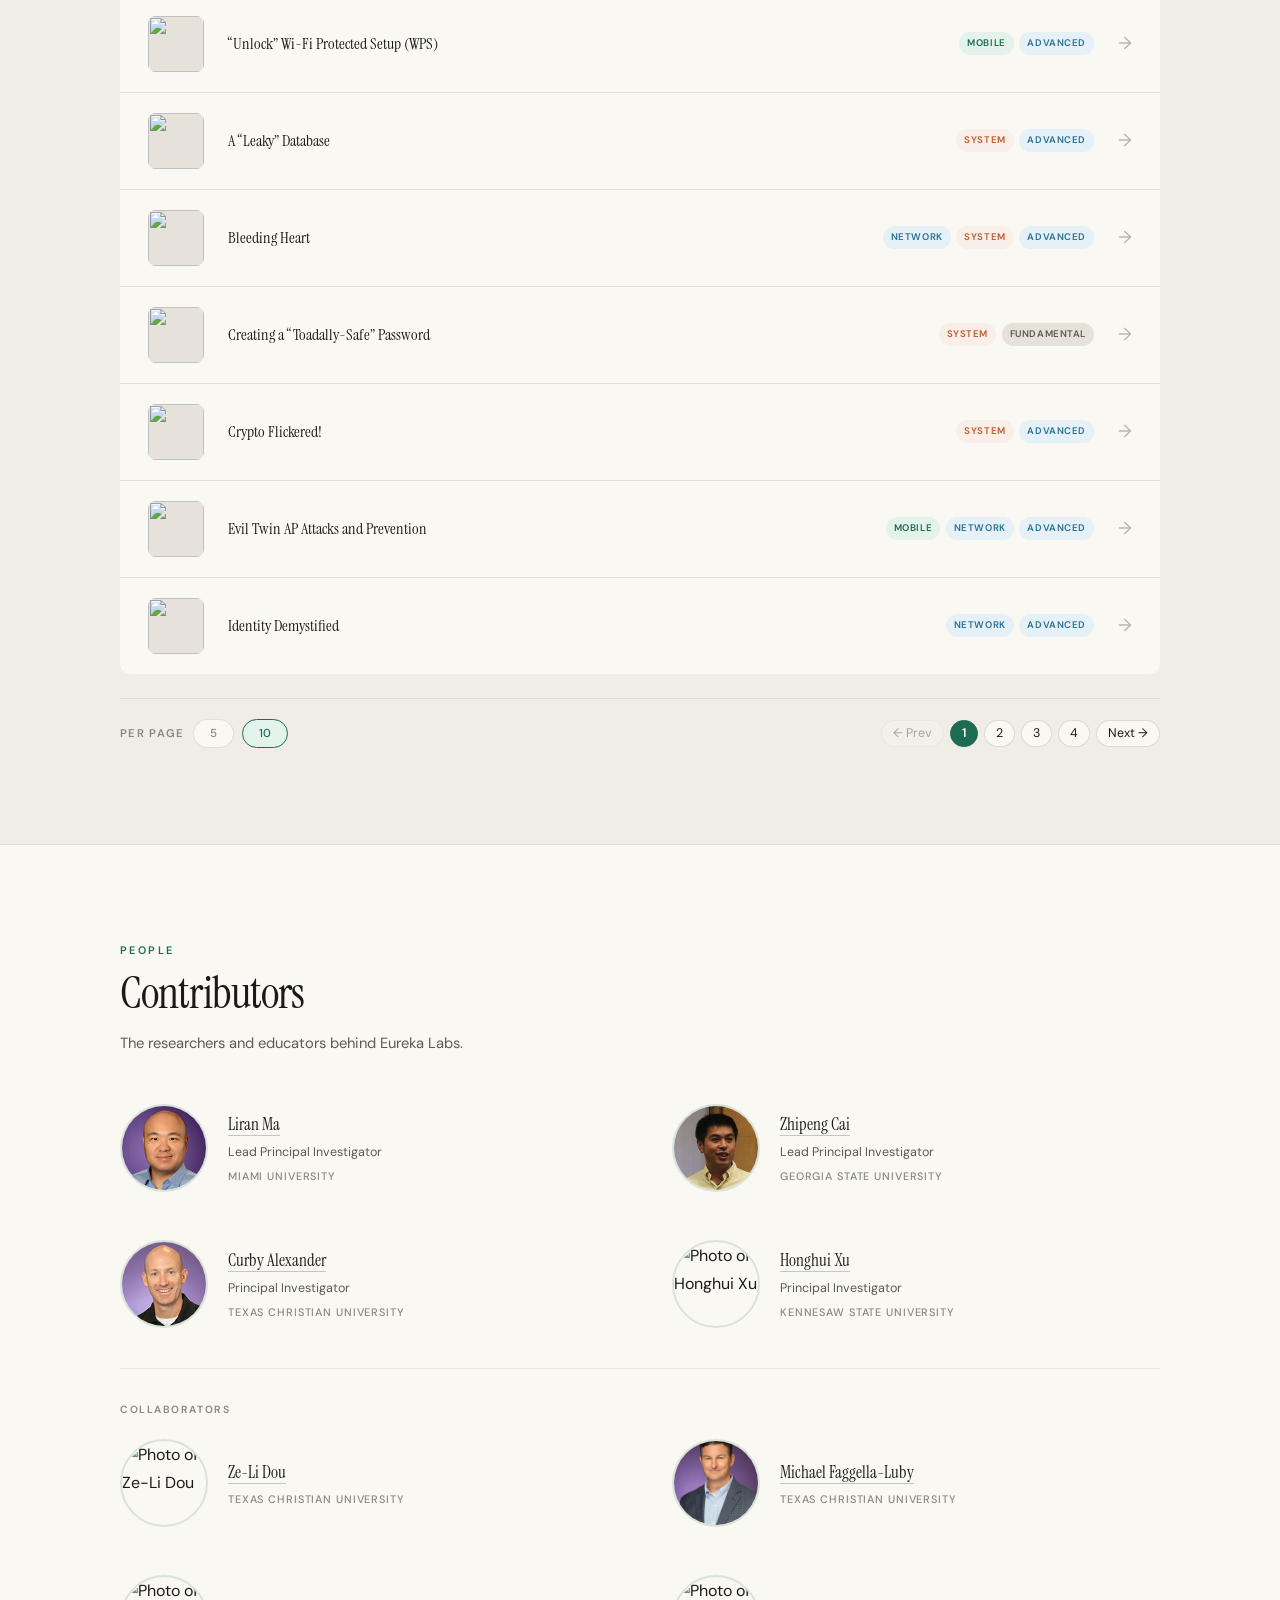
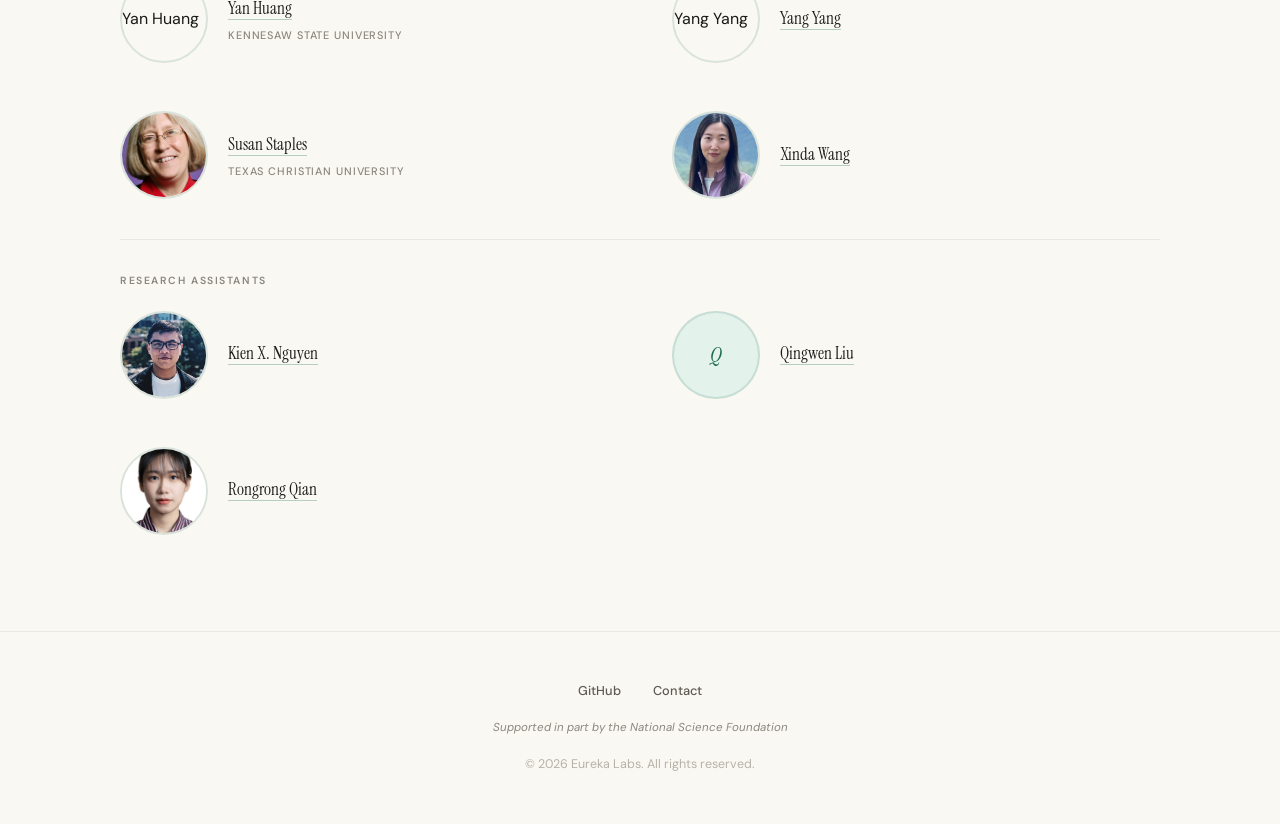
==== commit 32e769ea: "Merge pull request #16 from eurekalabs01/claude/nice-knuth Claude/nice knuth" ====
--- a/index.html
+++ b/index.html
@@ -113,6 +113,8 @@
       <div class="team-grid" id="team-grid"></div>
       <div class="collab-heading">Collaborators</div>
       <div class="team-grid collab-grid" id="collab-grid"></div>
+      <div class="collab-heading">Research Assistants</div>
+      <div class="team-grid collab-grid" id="ra-grid"></div>
     </div>
   </section>
 
--- a/style.css
+++ b/style.css
@@ -134,8 +134,6 @@
 .team-member .role { font-size: 0.78rem; color: var(--color-text-mid); margin-bottom: 0.2rem; }
 .team-member .affil { font-size: 0.68rem; color: var(--color-text-muted); text-transform: uppercase; letter-spacing: 0.08em; font-weight: 500; }
 .collab-heading { font-size: 0.65rem; text-transform: uppercase; letter-spacing: 0.15em; color: var(--color-text-muted); font-weight: 600; margin: 2.5rem 0 1.25rem; padding-top: 2rem; border-top: 1px solid rgba(0,0,0,0.07); }
-.collab-grid .team-avatar { width: 56px; height: 56px; font-size: 1rem; }
-.collab-grid .team-member h4 { font-size: 0.92rem; }
 .collab-grid .team-member .role { display: none; }
 
 /* --- Lab detail page (lab.html) --- */
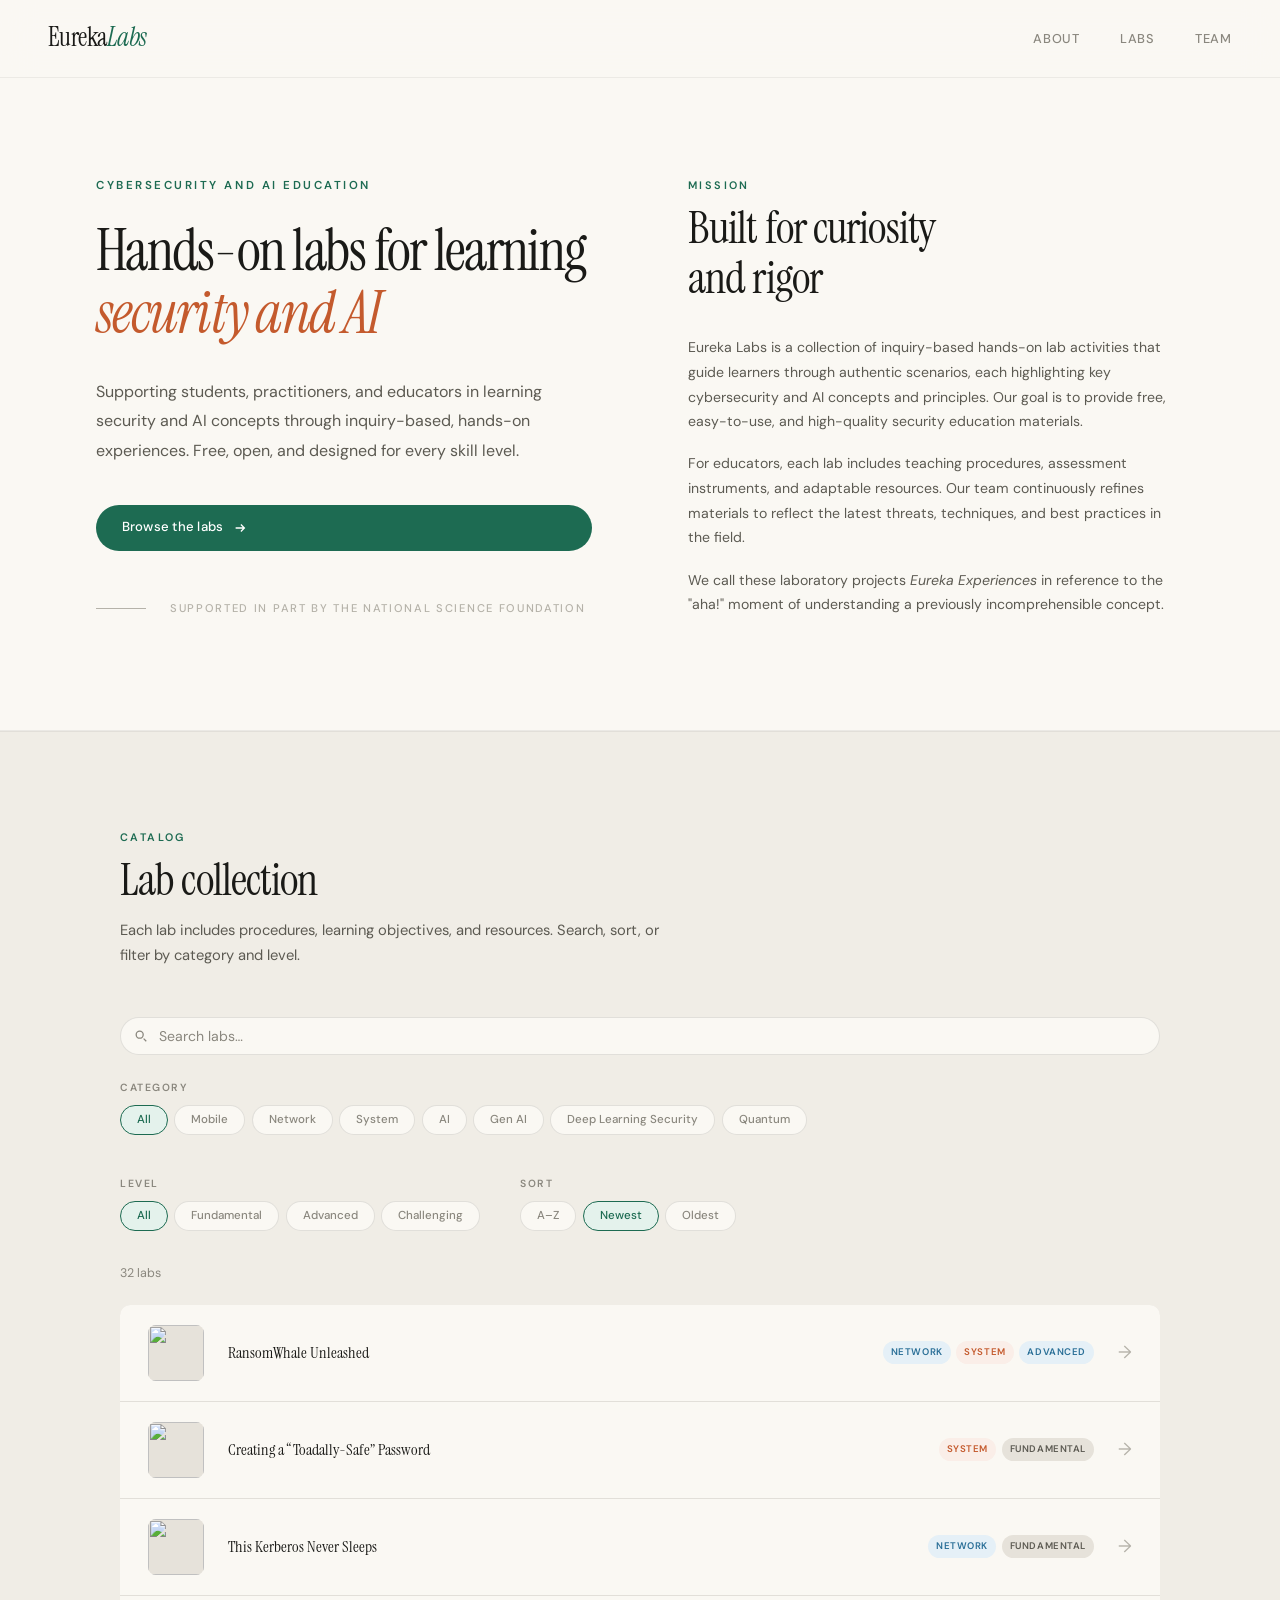
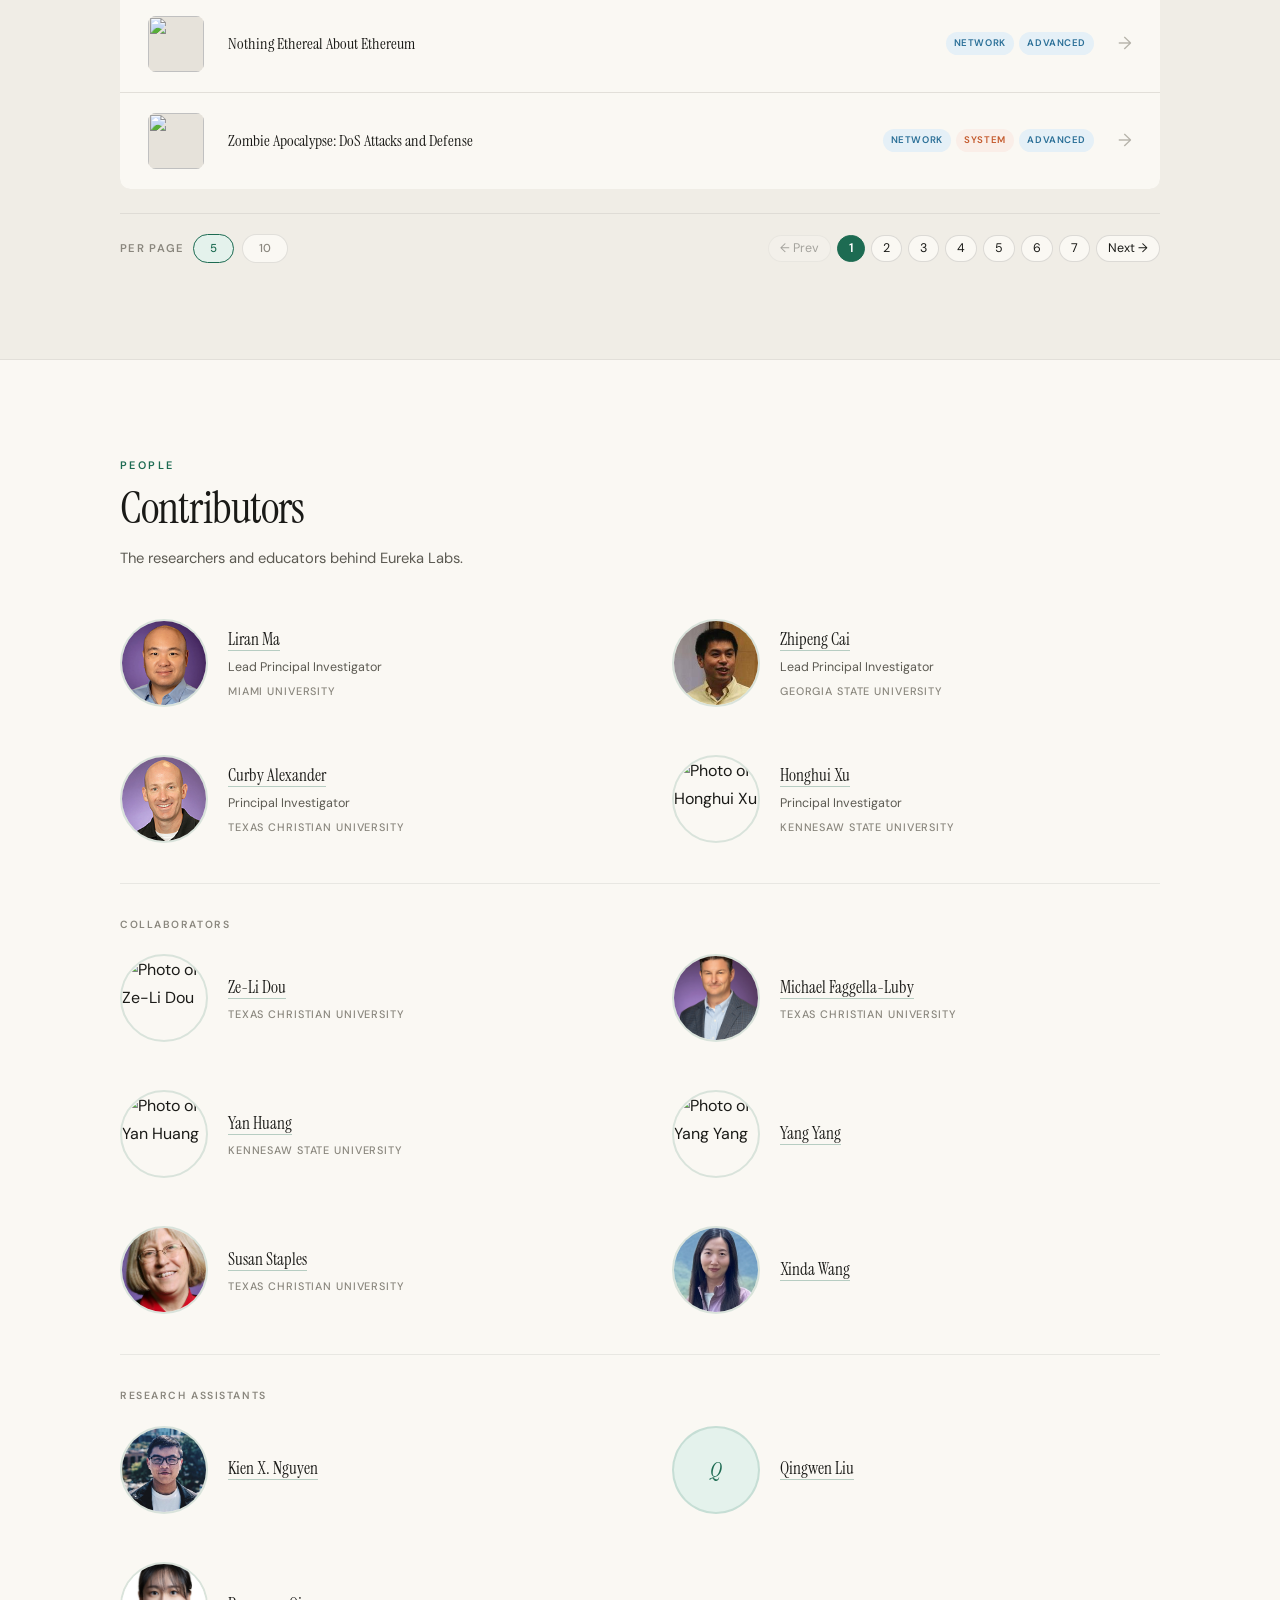
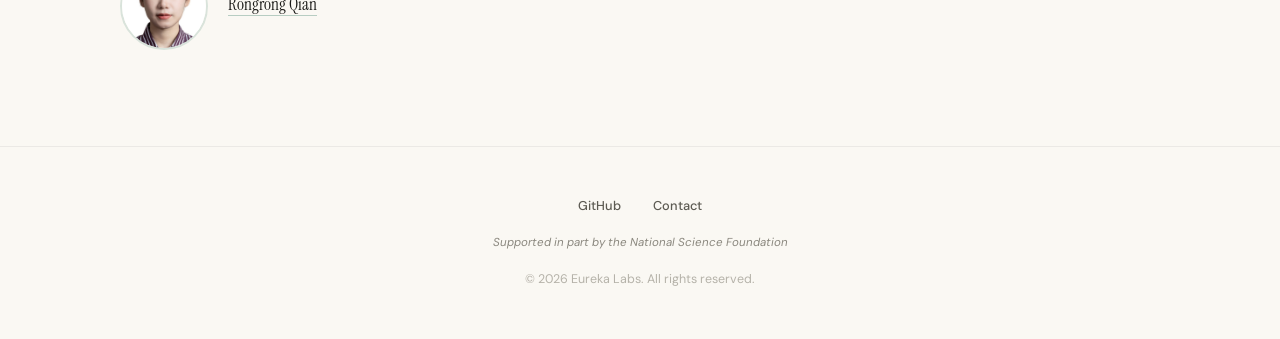
==== commit e0b43f7d: "Default to 5 labs per page, sorted newest first Co-Authored-By: Claude Sonnet 4.6 <noreply@anthropic" ====
--- a/index.html
+++ b/index.html
@@ -3,8 +3,8 @@
 <head>
   <meta charset="UTF-8">
   <meta name="viewport" content="width=device-width, initial-scale=1.0">
-  <meta name="description" content="Eureka Labs — Free, inquiry-based, hands-on cybersecurity labs for students, practitioners, and educators at every skill level.">
-  <title>Eureka Labs — Hands-on Labs for Learning Security</title>
+  <meta name="description" content="Eureka Labs — Free, inquiry-based, hands-on cybersecurity and AI labs for students, practitioners, and educators at every skill level.">
+  <title>Eureka Labs — Hands-on Labs for Learning Security and AI</title>
   <link rel="preconnect" href="https://fonts.googleapis.com">
   <link rel="preconnect" href="https://fonts.gstatic.com" crossorigin>
   <link href="https://fonts.googleapis.com/css2?family=Instrument+Serif&family=DM+Sans:opsz,wght@9..40,400;9..40,500;9..40,600&display=swap" rel="stylesheet">
@@ -45,16 +45,16 @@
   <section class="hero" id="about">
     <div class="hero-grid">
       <div class="hero-left">
-        <div class="hero-eyebrow">Cybersecurity Education</div>
-        <h1>Hands-on labs for learning <span class="accent">security</span></h1>
-        <p>Supporting students, practitioners, and educators in learning security concepts through inquiry-based, hands-on experiences. Free, open, and designed for every skill level.</p>
+        <div class="hero-eyebrow">Cybersecurity and AI Education</div>
+        <h1>Hands-on labs for learning <span class="accent">security and AI</span></h1>
+        <p>Supporting students, practitioners, and educators in learning security and AI concepts through inquiry-based, hands-on experiences. Free, open, and designed for every skill level.</p>
         <a href="#labs" class="btn-primary">
           Browse the labs
           <svg viewBox="0 0 16 16" fill="none" stroke="currentColor" stroke-width="1.5"><path d="M3 8h10M9 4l4 4-4 4"/></svg>
         </a>
         <div class="hero-rule">
           <span></span>
-          <small>Supported by the National Science Foundation</small>
+          <small>Supported in part by the National Science Foundation</small>
         </div>
       </div>
       <div class="hero-right">
@@ -62,7 +62,7 @@
         <div class="section-title">Built for curiosity<br>and rigor</div>
         <div class="about-columns">
         <div class="about-prose">
-          <p>Eureka Labs is a collection of inquiry-based hands-on lab activities that guide learners through authentic scenarios, each highlighting key cybersecurity concepts and principles. Our goal is to provide free, easy-to-use, and high-quality security education materials.</p>
+          <p>Eureka Labs is a collection of inquiry-based hands-on lab activities that guide learners through authentic scenarios, each highlighting key cybersecurity and AI concepts and principles. Our goal is to provide free, easy-to-use, and high-quality security education materials.</p>
           <p>For educators, each lab includes teaching procedures, assessment instruments, and adaptable resources. Our team continuously refines materials to reflect the latest threats, techniques, and best practices in the field.</p>
           <p>We call these laboratory projects <em>Eureka Experiences</em> in reference to the "aha!" moment of understanding a previously incomprehensible concept.</p>
         </div>
@@ -92,8 +92,8 @@
         <div class="filter-group">
           <span id="sort-label">Sort</span>
           <div class="filter-chips" id="sort-controls" role="group" aria-labelledby="sort-label">
-            <button class="filter-btn" aria-pressed="true"  data-sort="alpha">A–Z</button>
-            <button class="filter-btn" aria-pressed="false" data-sort="newest">Newest</button>
+            <button class="filter-btn" aria-pressed="false" data-sort="alpha">A–Z</button>
+            <button class="filter-btn" aria-pressed="true"  data-sort="newest">Newest</button>
             <button class="filter-btn" aria-pressed="false" data-sort="oldest">Oldest</button>
           </div>
         </div>
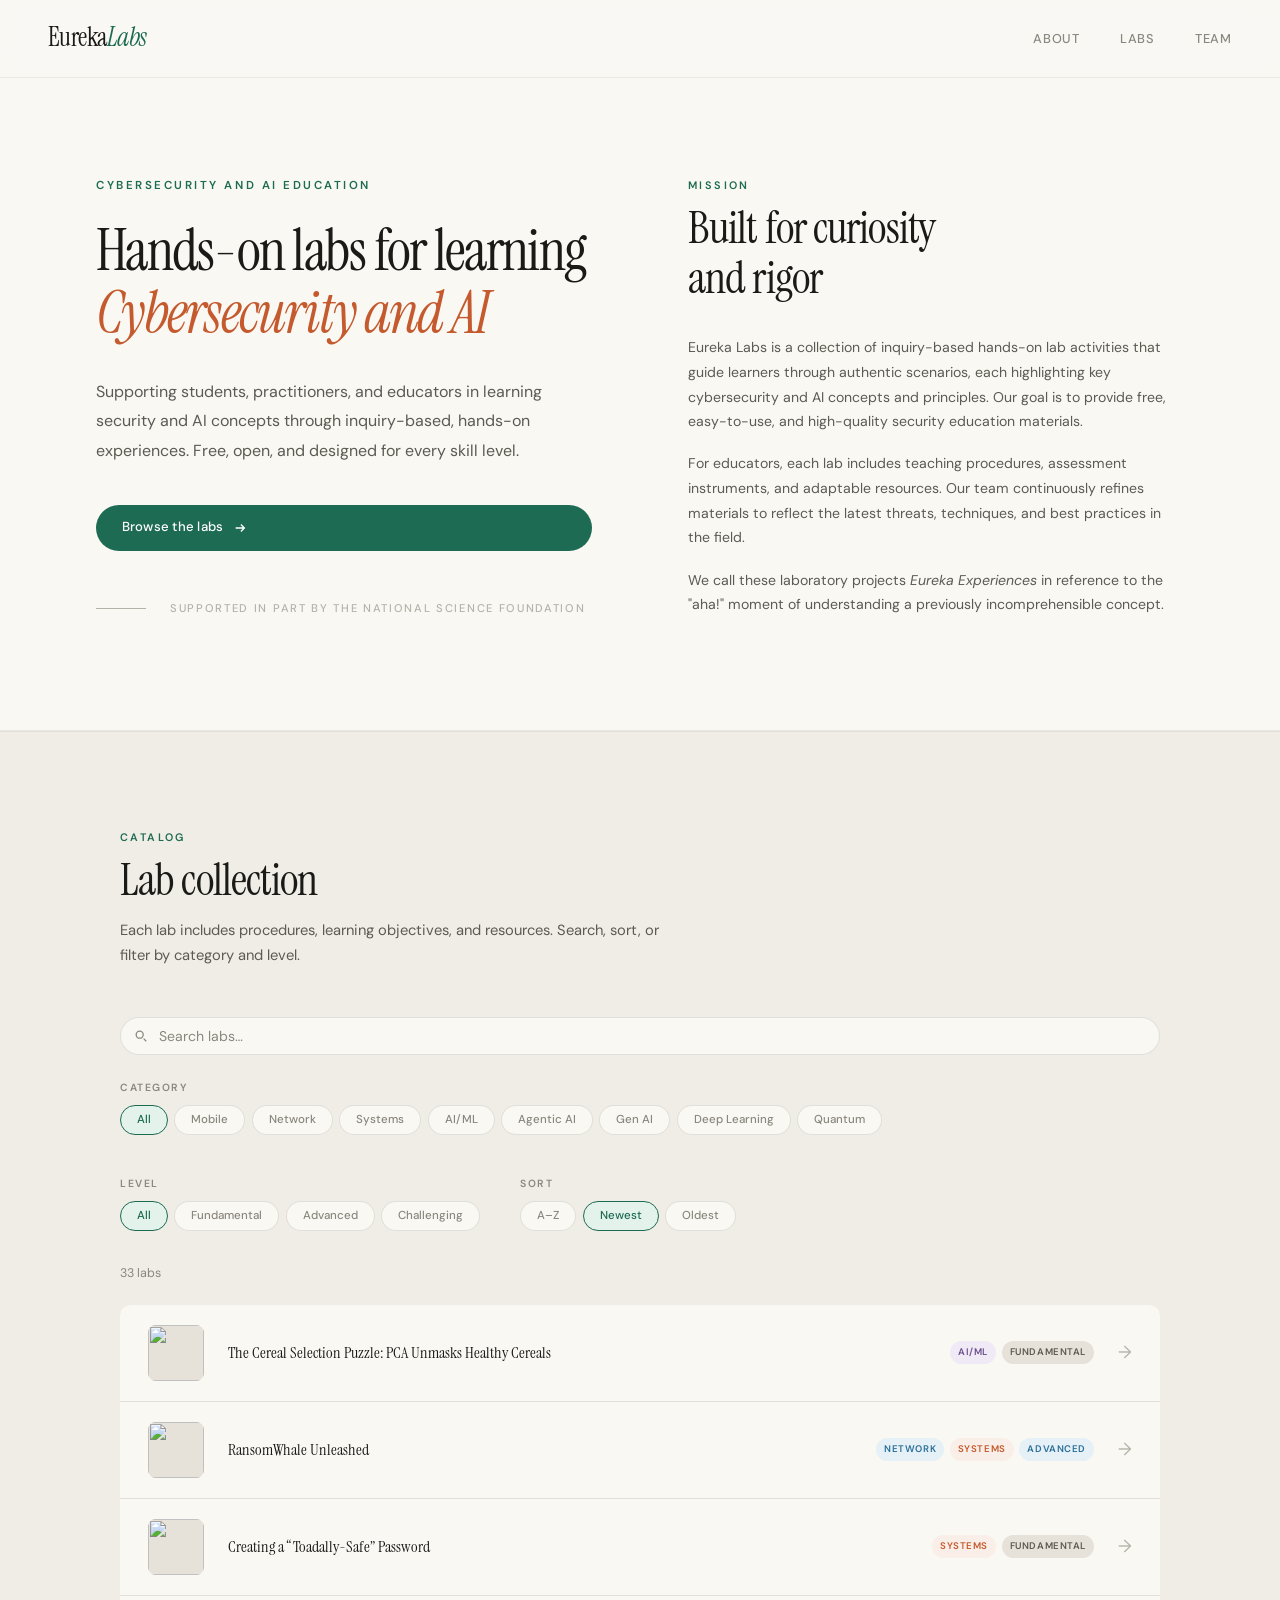
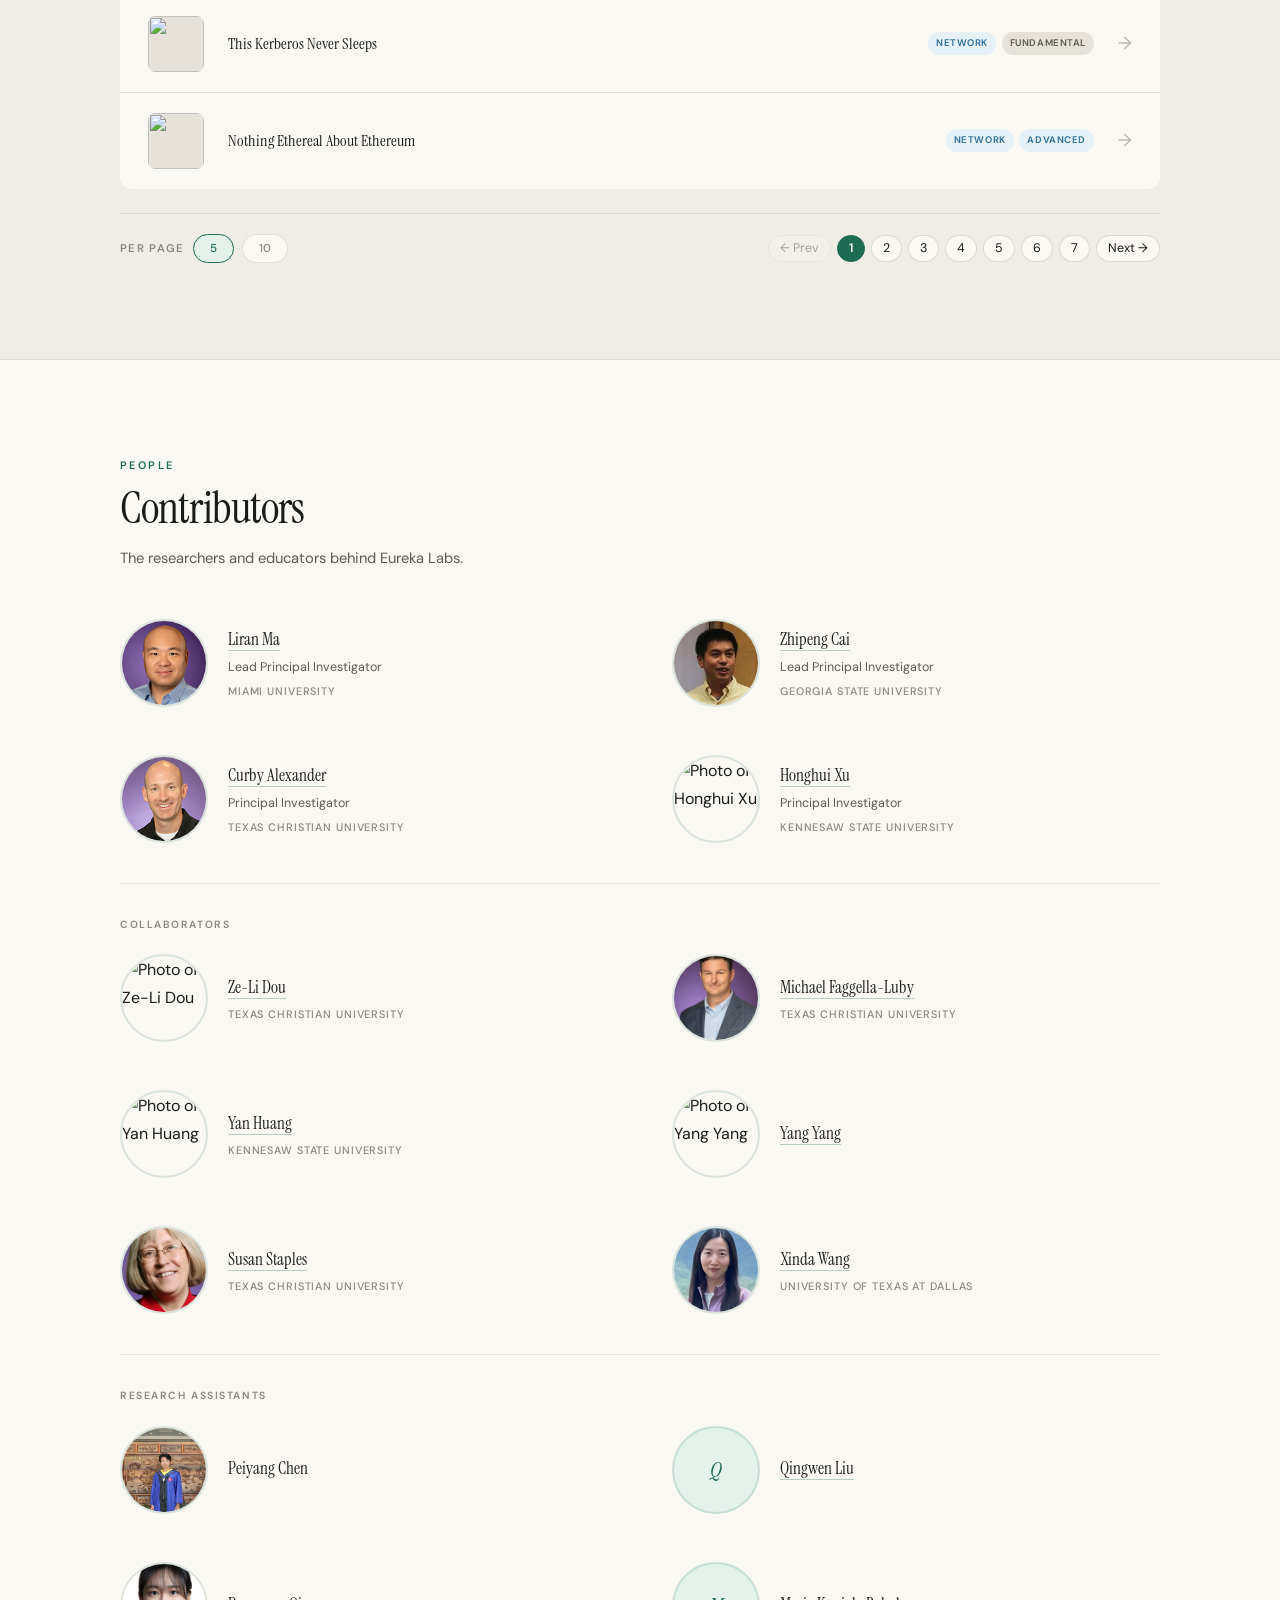
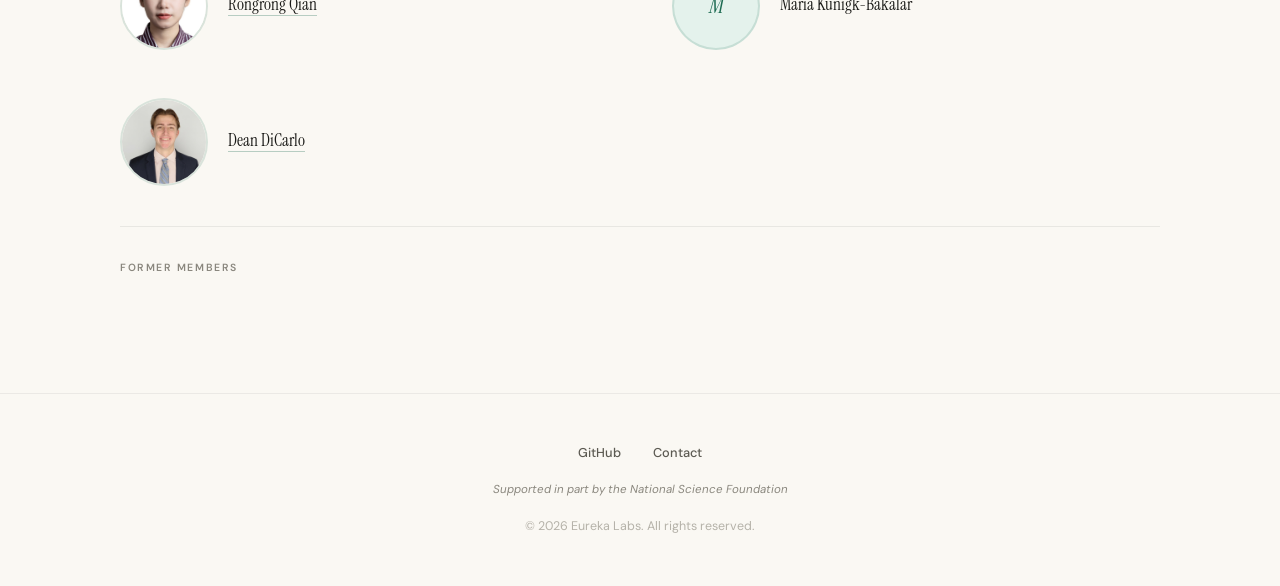
==== commit b8d383d3: "Merge pull request #22 from eurekalabs01/claude/nice-knuth Claude/nice knuth" ====
--- a/index.html
+++ b/index.html
@@ -46,7 +46,7 @@
     <div class="hero-grid">
       <div class="hero-left">
         <div class="hero-eyebrow">Cybersecurity and AI Education</div>
-        <h1>Hands-on labs for learning <span class="accent">security and AI</span></h1>
+        <h1>Hands-on labs for learning <span class="accent">Cybersecurity and AI</span></h1>
         <p>Supporting students, practitioners, and educators in learning security and AI concepts through inquiry-based, hands-on experiences. Free, open, and designed for every skill level.</p>
         <a href="#labs" class="btn-primary">
           Browse the labs
@@ -115,6 +115,8 @@
       <div class="team-grid collab-grid" id="collab-grid"></div>
       <div class="collab-heading">Research Assistants</div>
       <div class="team-grid collab-grid" id="ra-grid"></div>
+      <div class="collab-heading">Former Members</div>
+      <div class="team-grid collab-grid" id="former-grid"></div>
     </div>
   </section>
 
@@ -127,8 +129,8 @@
     <p>&copy; 2026 Eureka Labs. All rights reserved.</p>
   </footer>
 
-  <script src="data.js?v=3"></script>
-  <script src="utils.js?v=3"></script>
-  <script src="app.js?v=3"></script>
+  <script src="data.js?v=4"></script>
+  <script src="utils.js?v=4"></script>
+  <script src="app.js?v=4"></script>
 </body>
 </html>
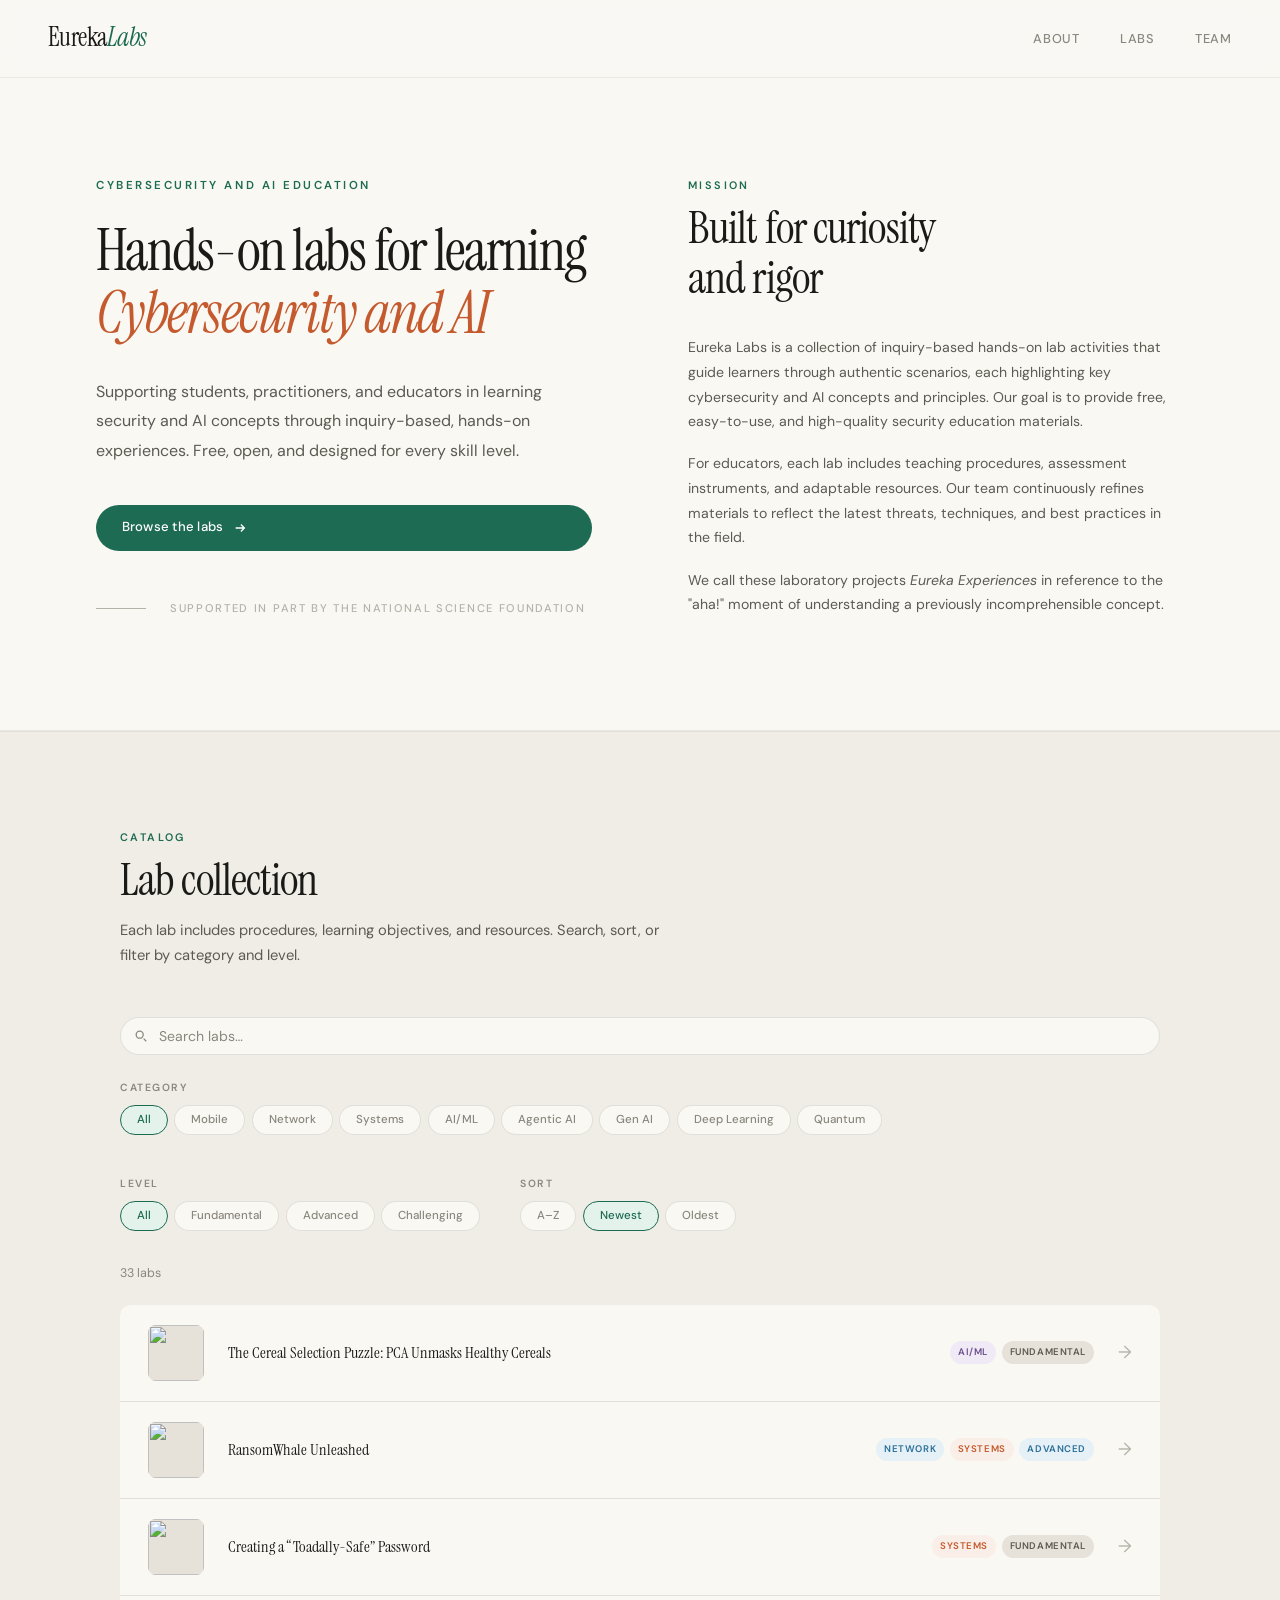
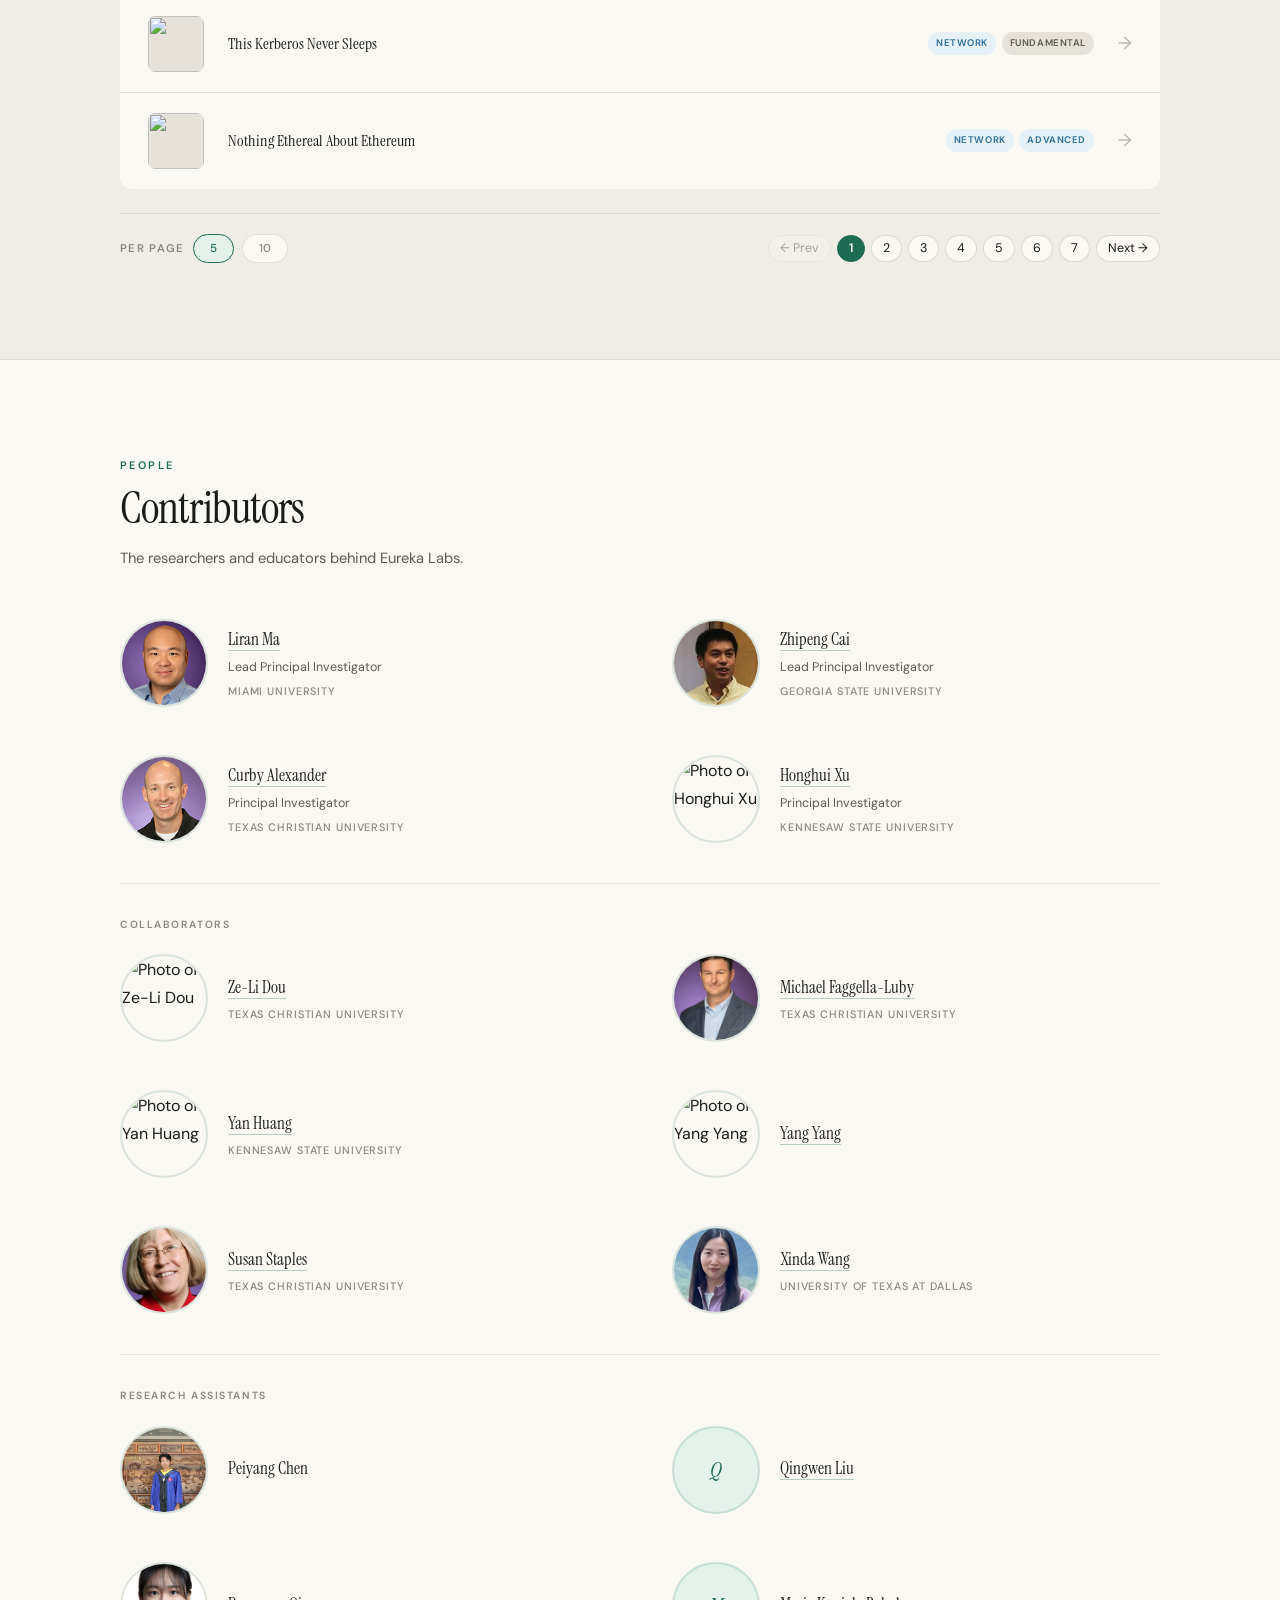
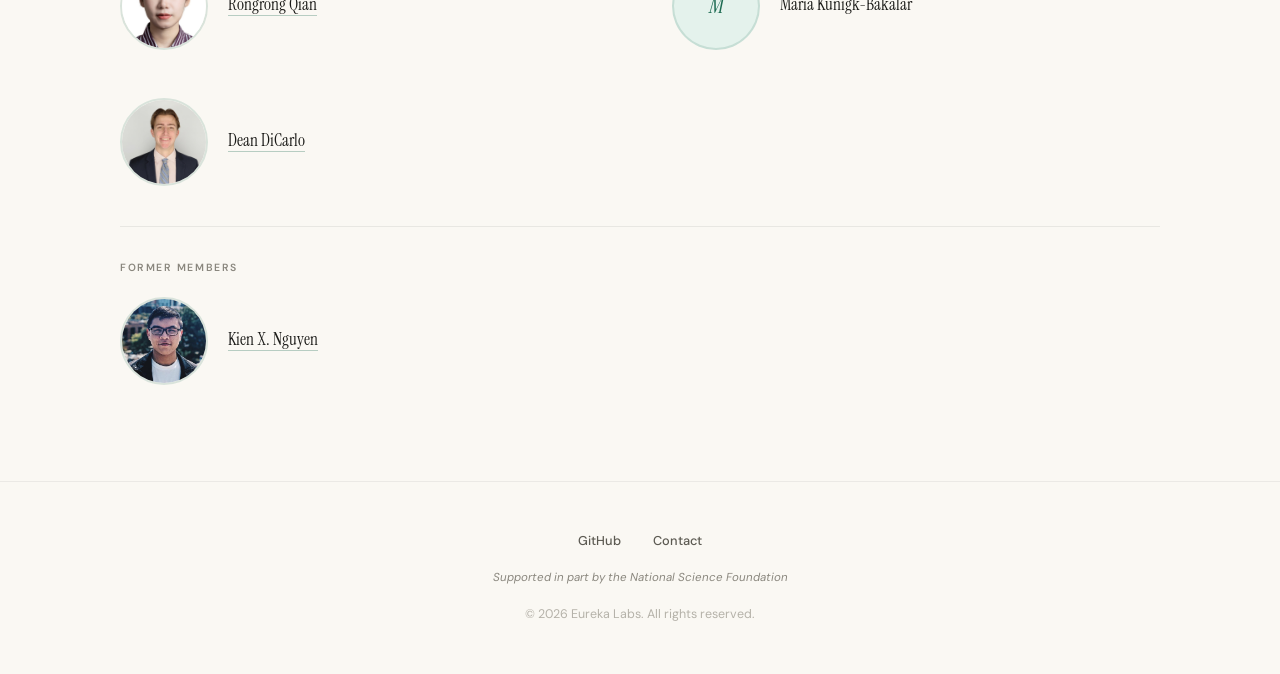
==== commit 23836c8b: "Code review fixes: deduplicate tags, XSS comment, copyright year, var→let, parseInt radix, script ve" ====
--- a/index.html
+++ b/index.html
@@ -126,11 +126,11 @@
       <a href="mailto:eurekalabs01@gmail.com">Contact</a>
     </div>
     <p class="nsf-note">Supported in part by the National Science Foundation</p>
-    <p>&copy; 2026 Eureka Labs. All rights reserved.</p>
+    <p>&copy; <span id="copyright-year">2026</span> Eureka Labs. All rights reserved.</p>
   </footer>
 
-  <script src="data.js?v=4"></script>
-  <script src="utils.js?v=4"></script>
-  <script src="app.js?v=4"></script>
+  <script src="data.js?v=5"></script>
+  <script src="utils.js?v=5"></script>
+  <script src="app.js?v=5"></script>
 </body>
 </html>
